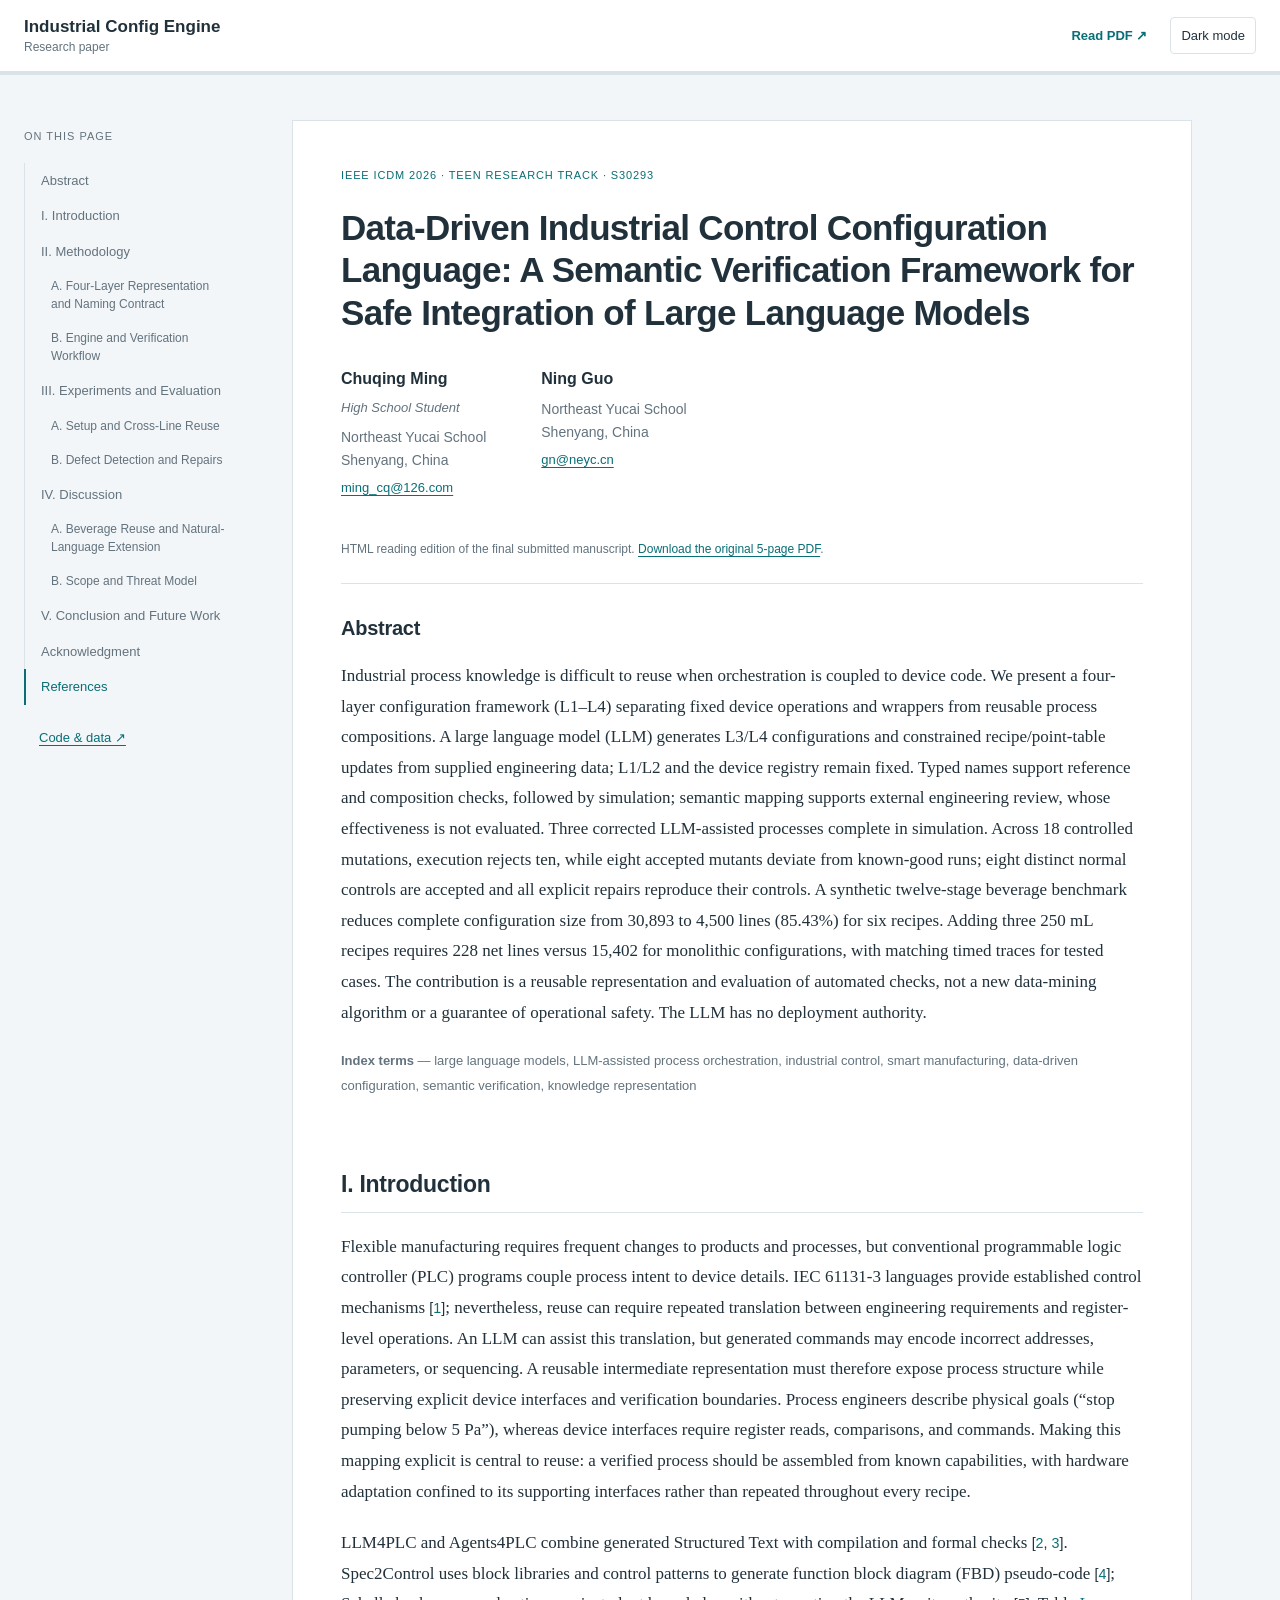
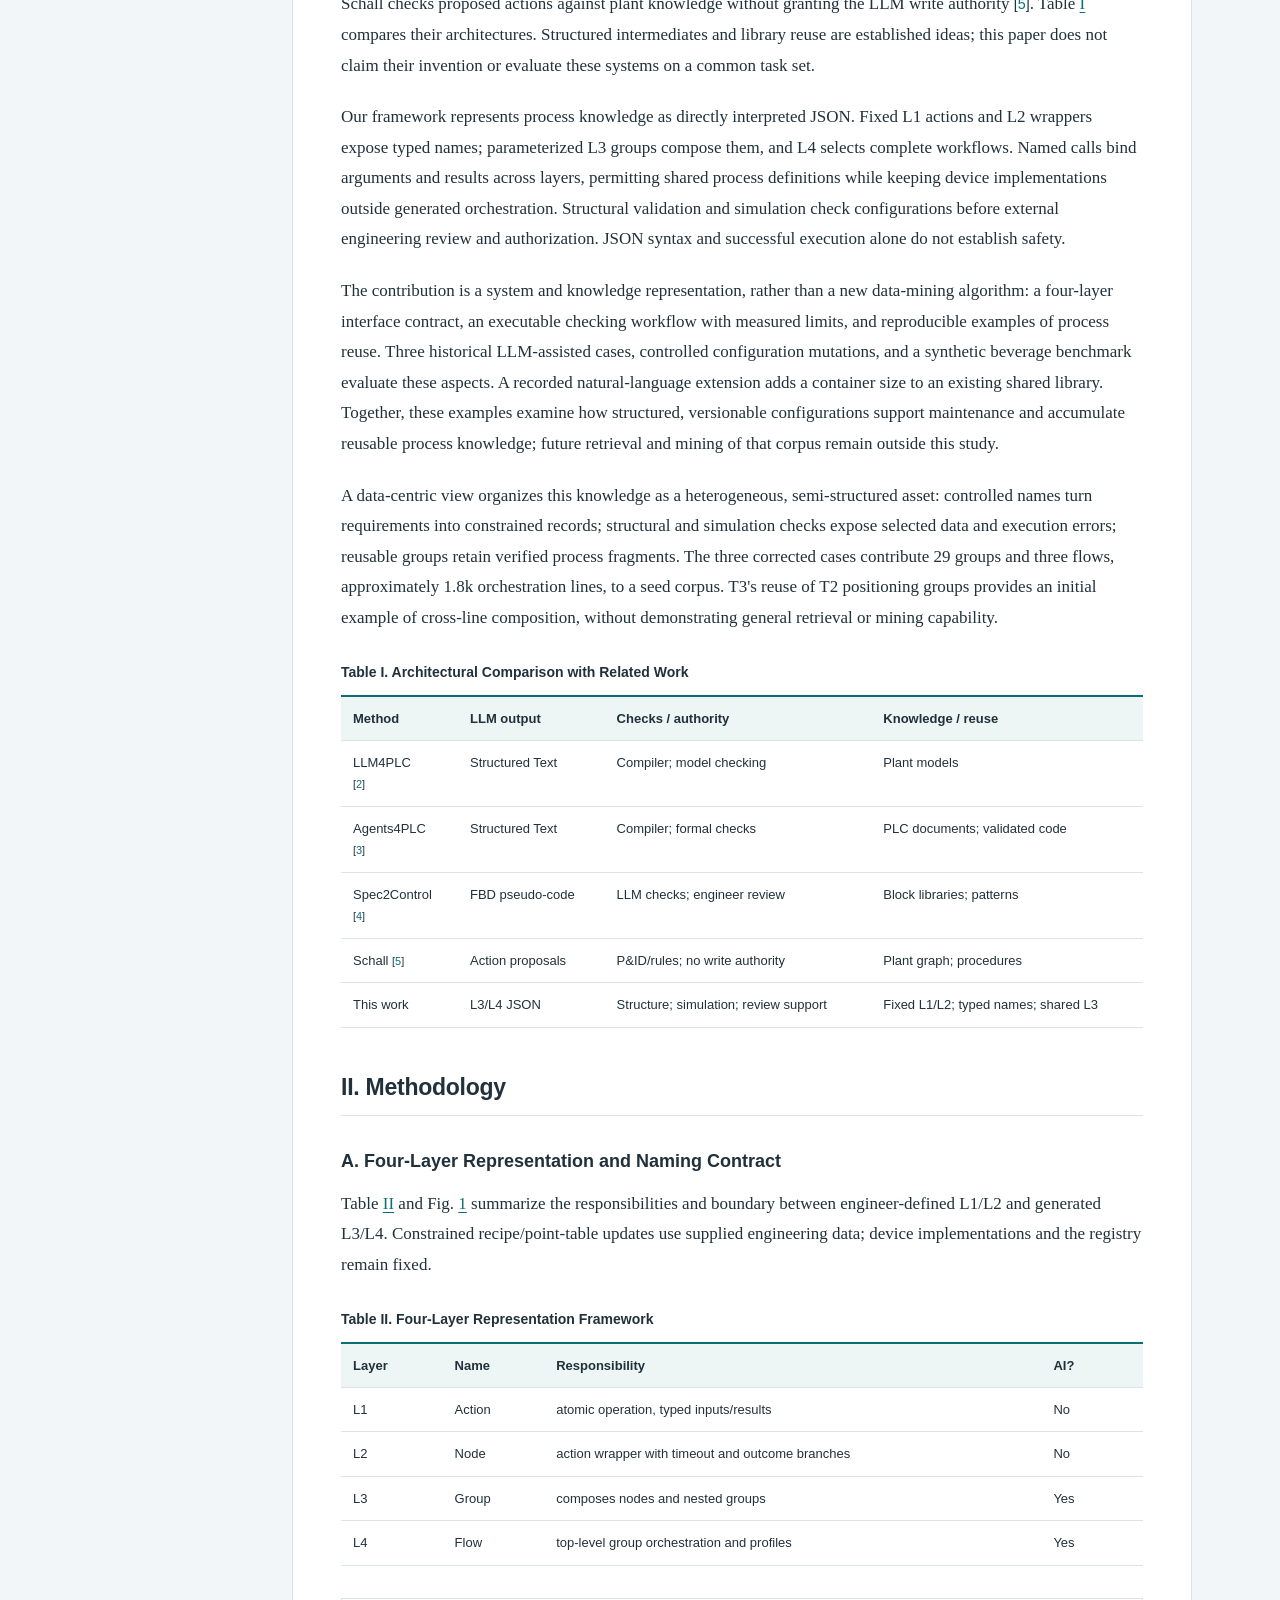
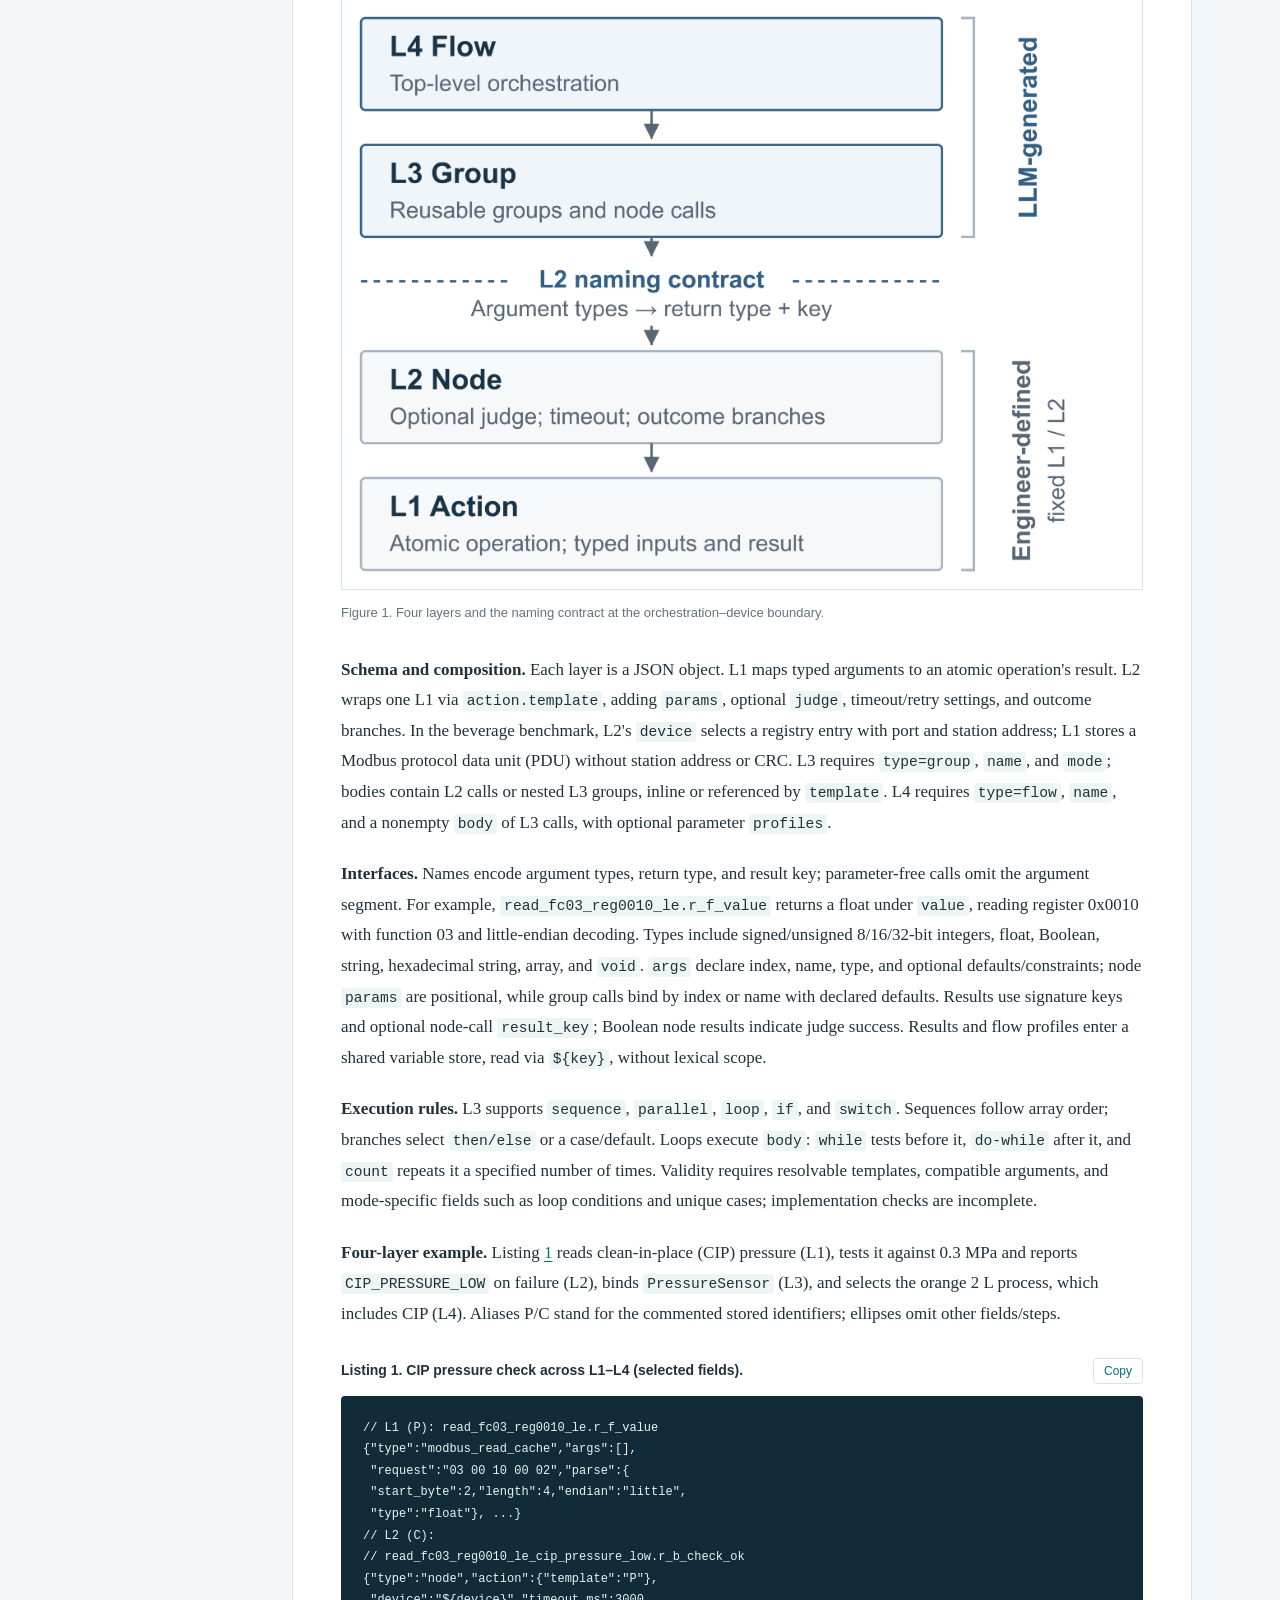
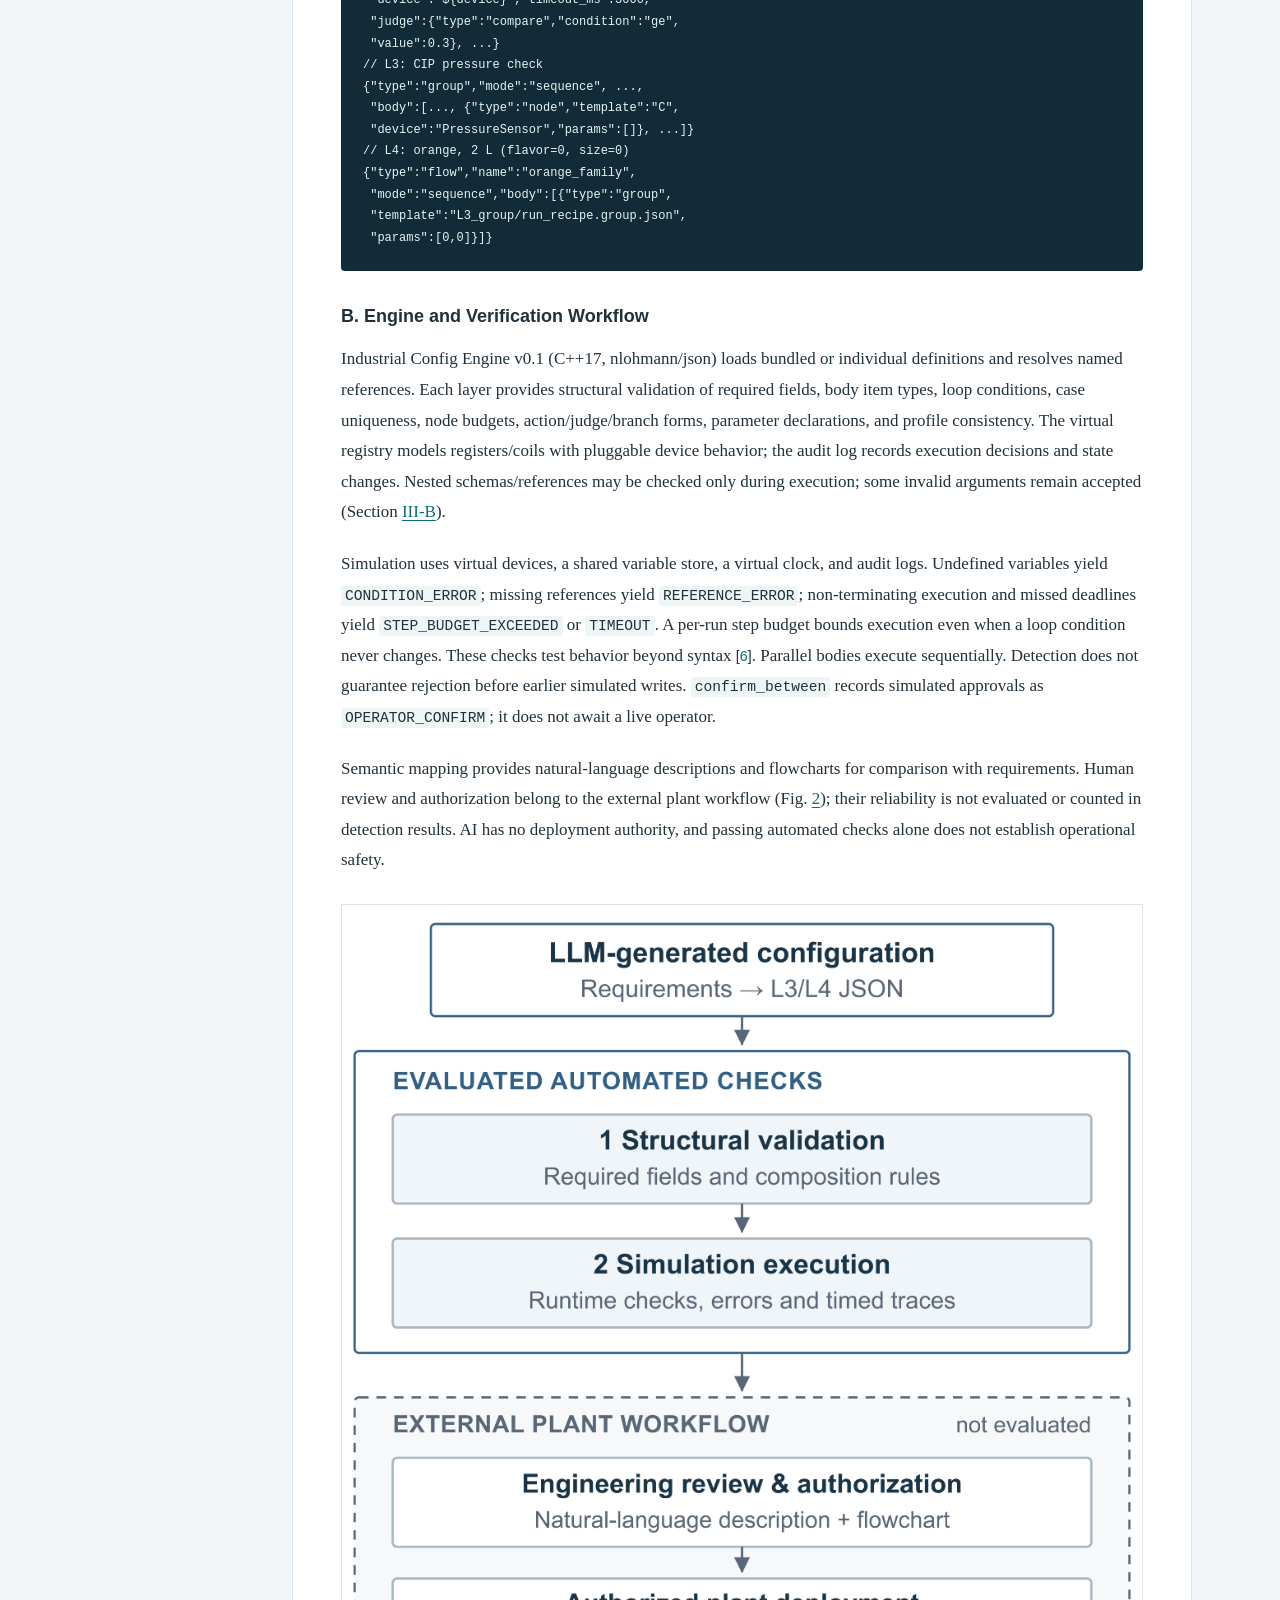
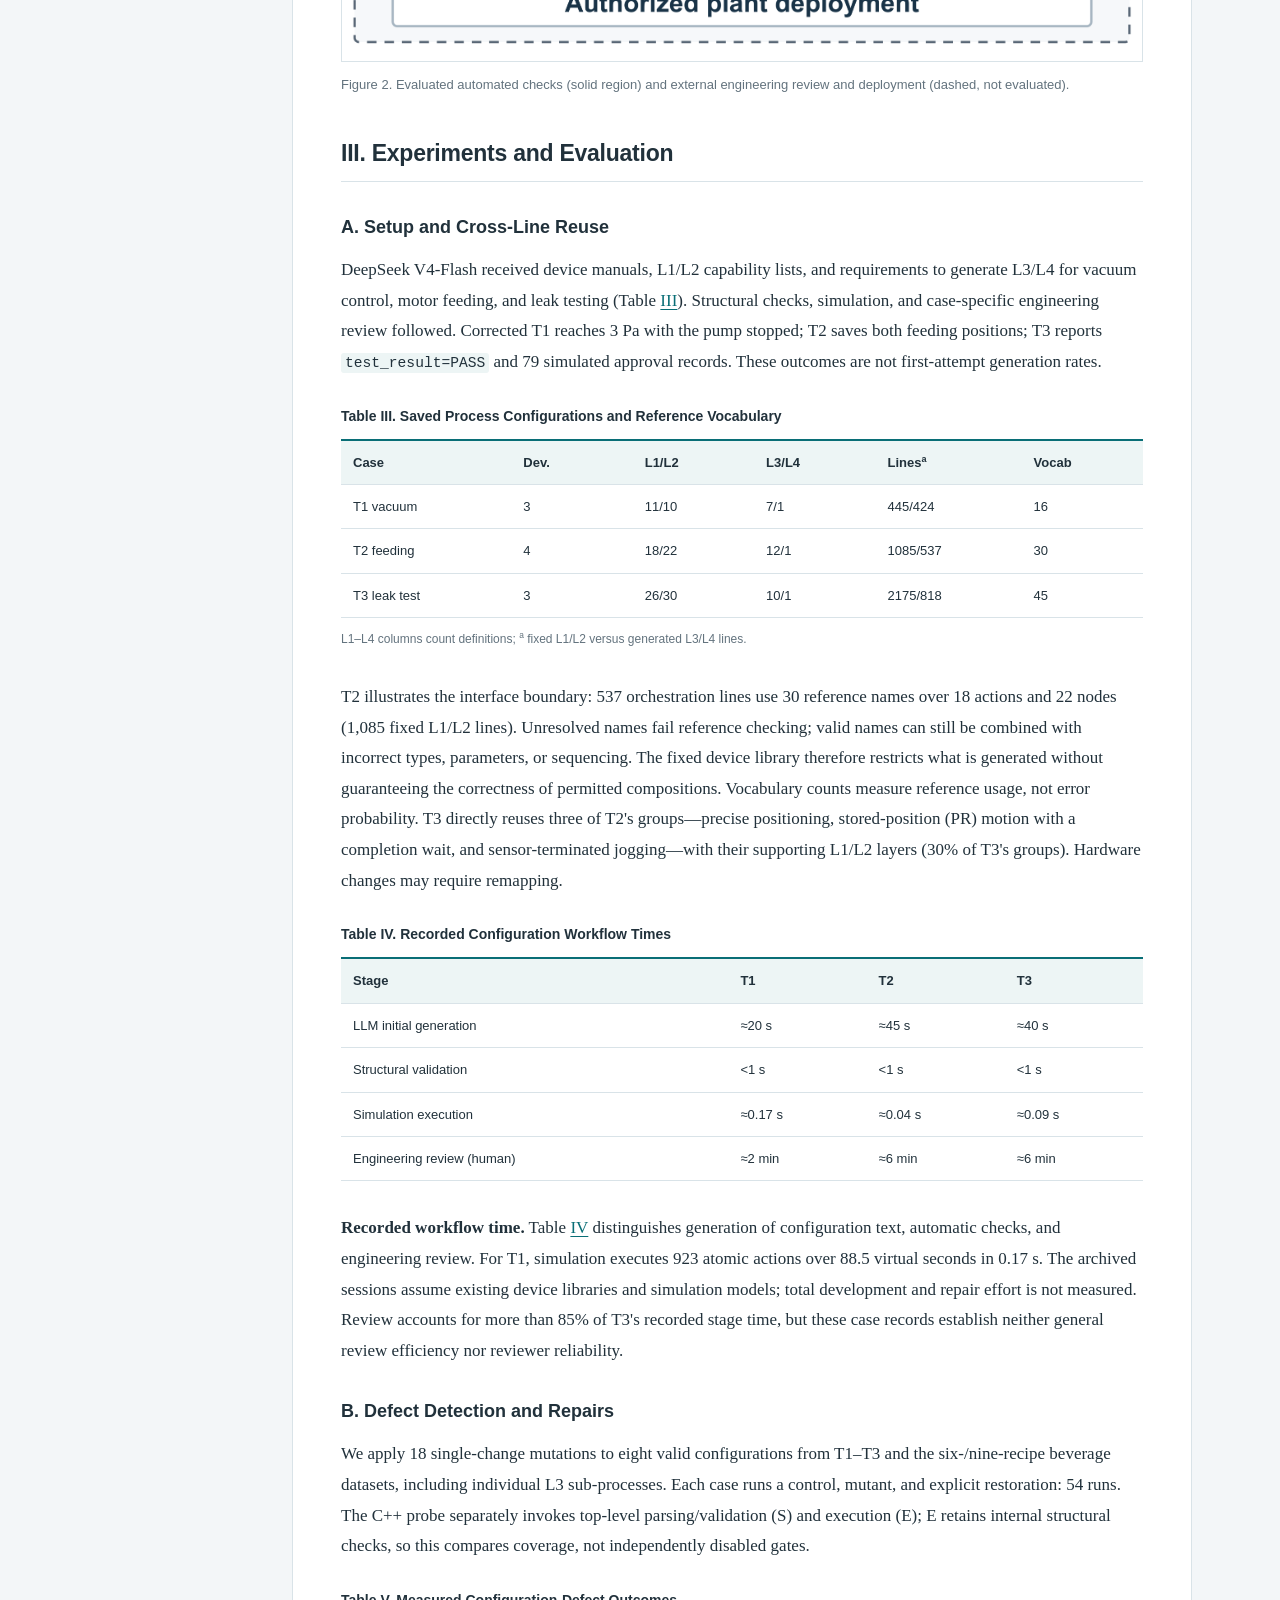
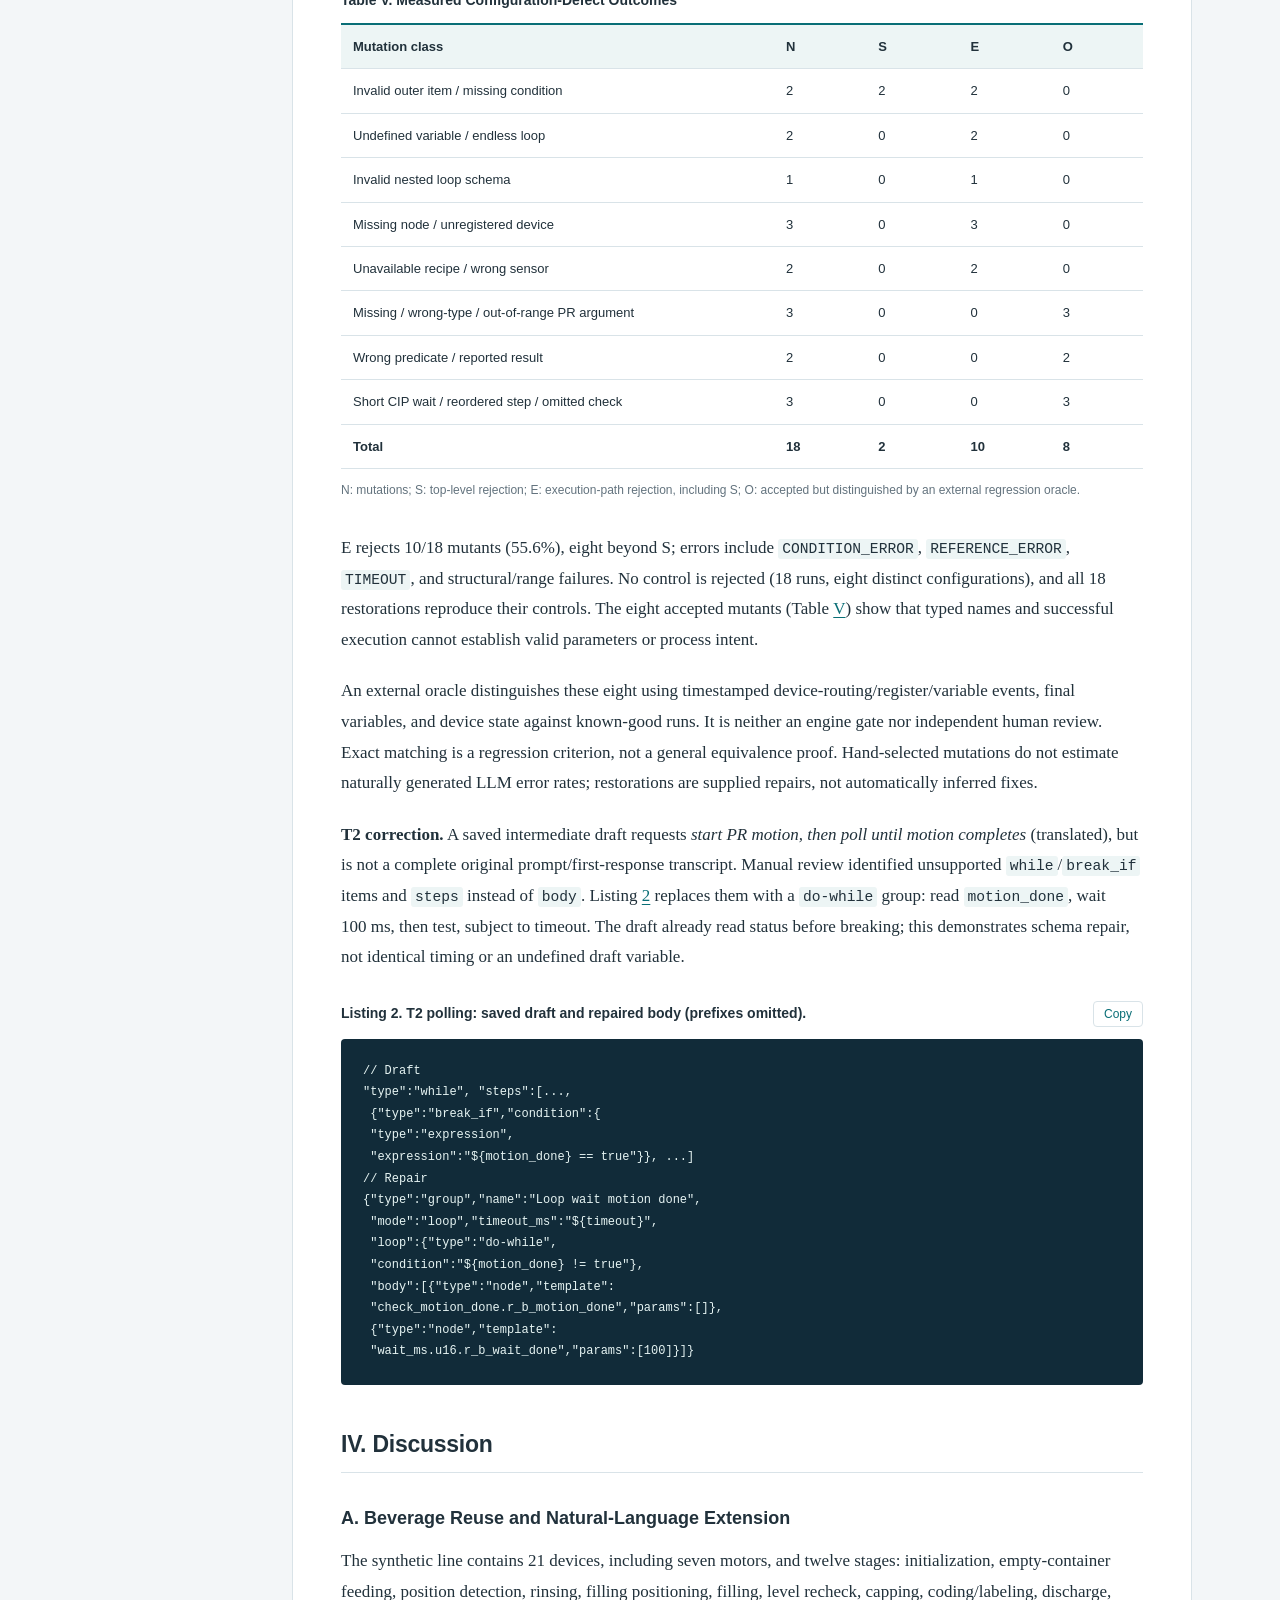
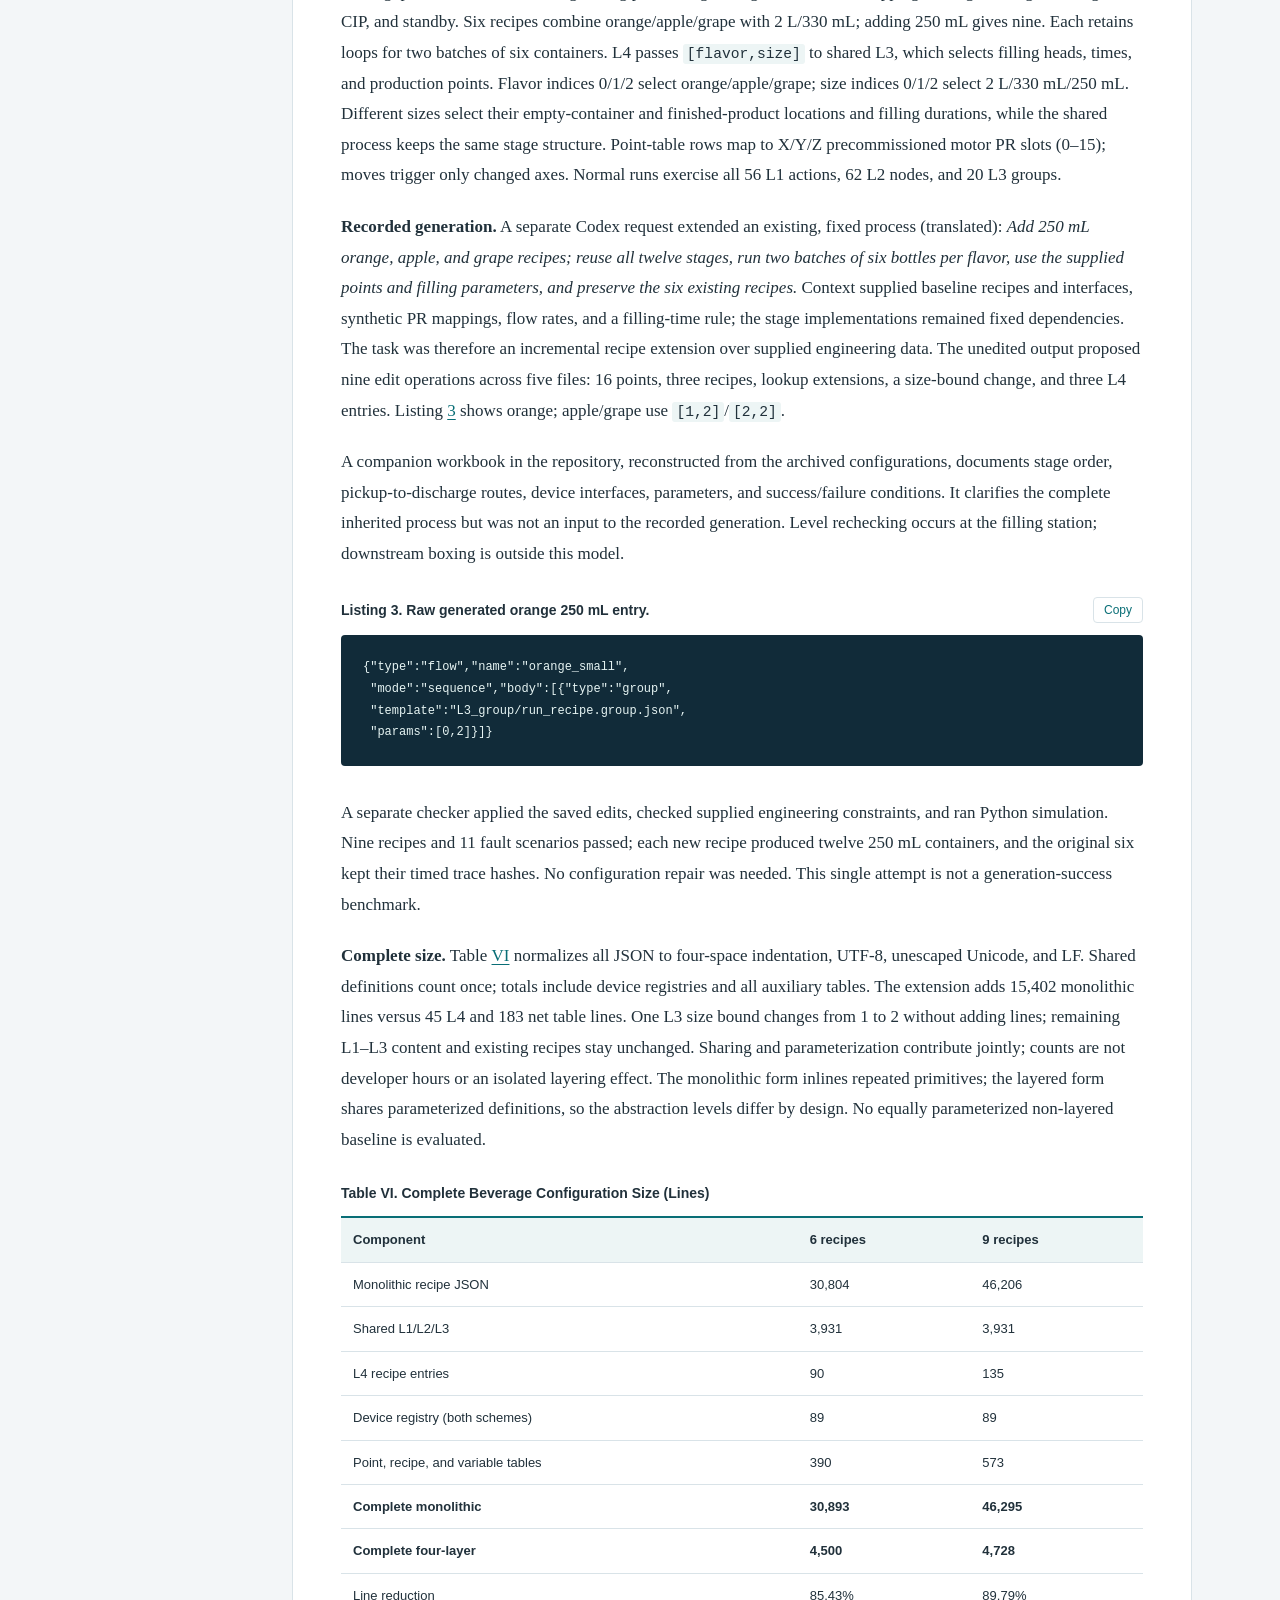
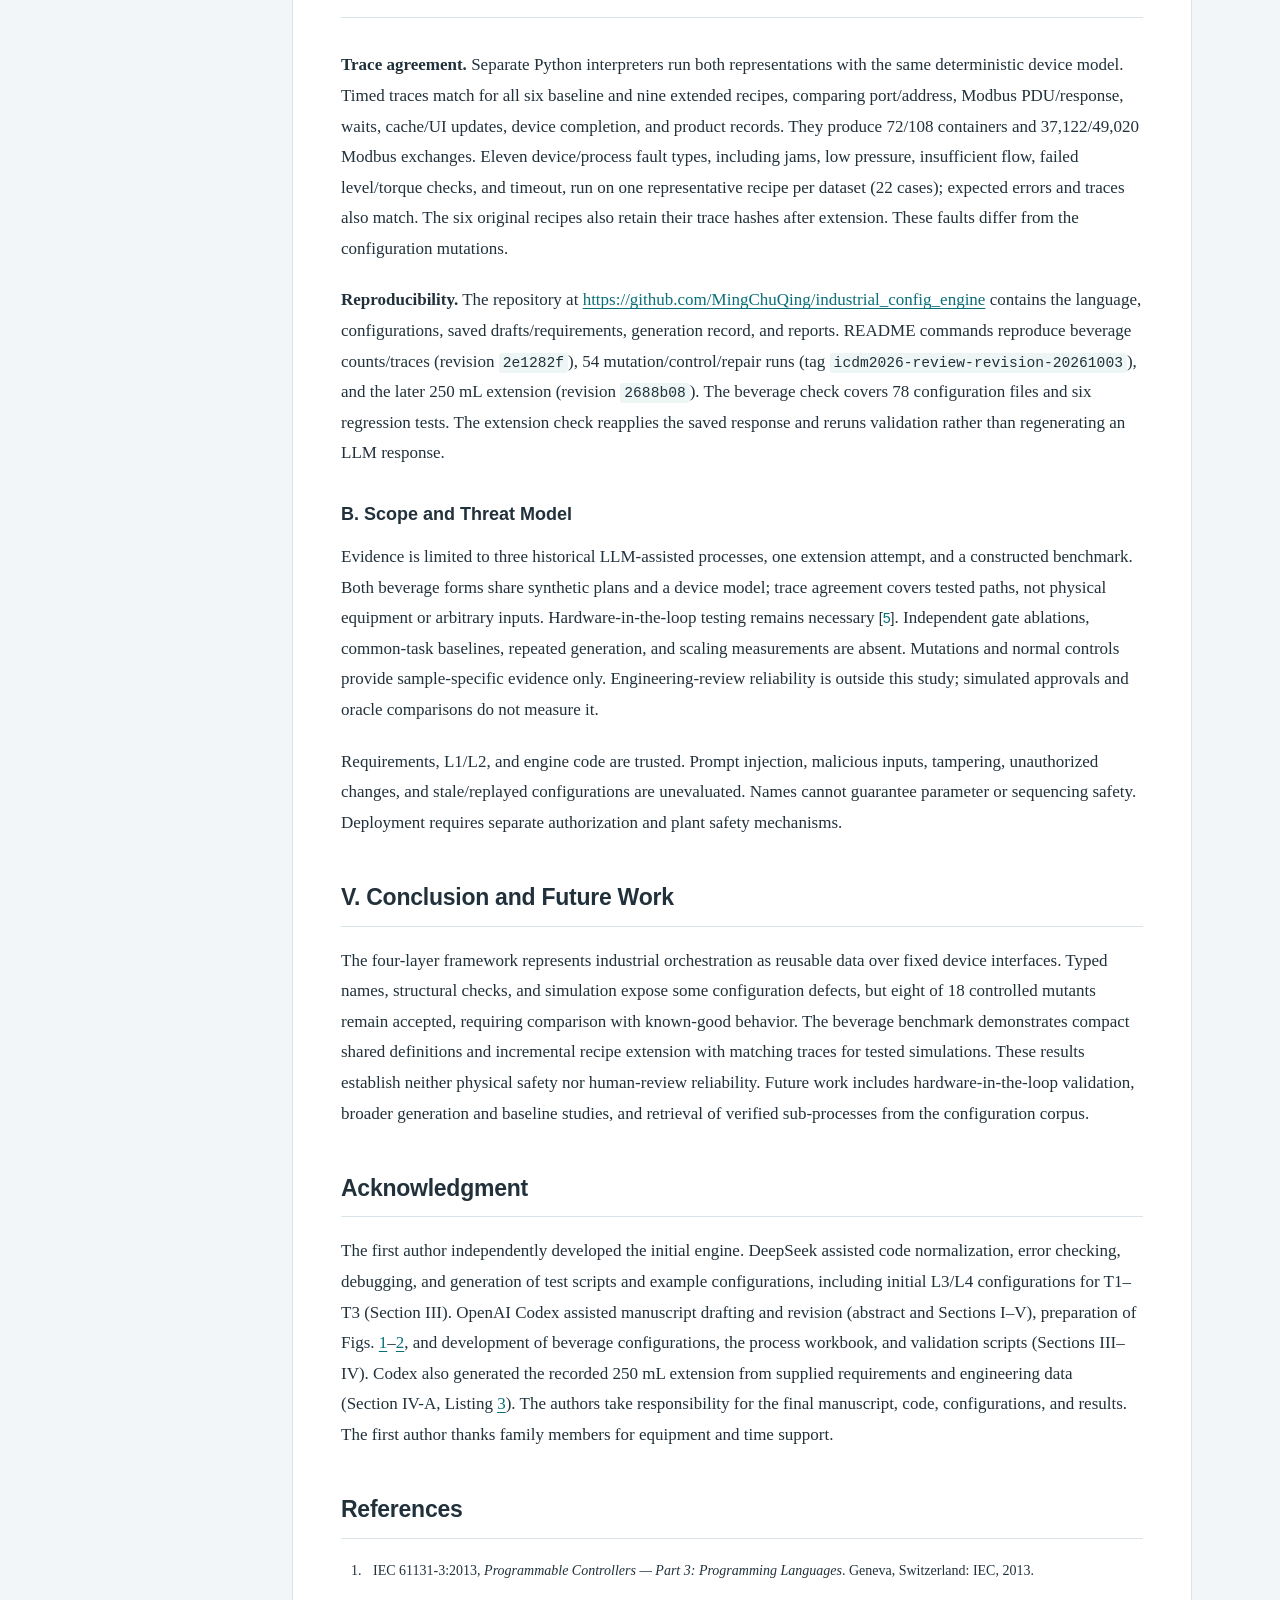
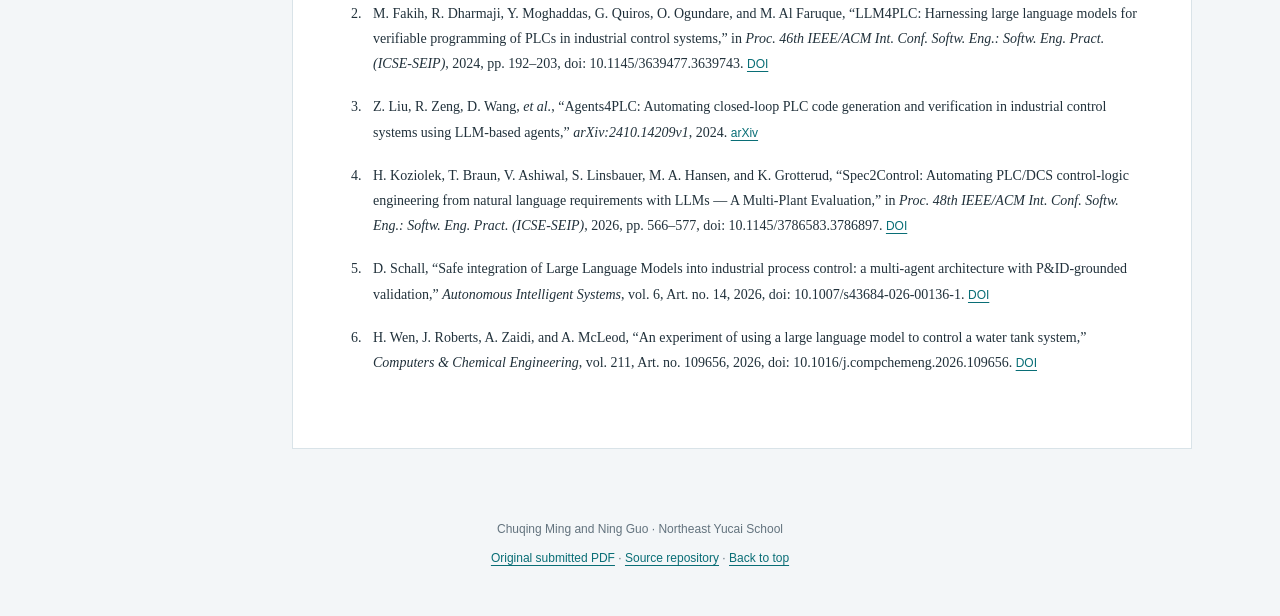
==== docs/index.html @ 1acf6941 "docs: add responsive full-text HTML edition of the final paper" ====
<!doctype html>
<html lang="en"><head><meta charset="utf-8"><meta name="viewport" content="width=device-width,initial-scale=1">
<title>Data-Driven Industrial Control Configuration Language: A Semantic Verification Framework for Safe Integration of Large Language Models | ICDM 2026</title>
<meta name="description" content="Read the final five-page ICDM 2026 Teen Research Track paper by Chuqing Ming and Ning Guo. Full text, figures, tables, configuration examples and PDF download.">
<meta name="citation_title" content="Data-Driven Industrial Control Configuration Language: A Semantic Verification Framework for Safe Integration of Large Language Models"><meta name="citation_author" content="Chuqing Ming"><meta name="citation_author" content="Ning Guo">
<meta name="citation_pdf_url" content="https://mingchuqing.github.io/industrial_config_engine/2026362685.pdf">
<link rel="canonical" href="https://mingchuqing.github.io/industrial_config_engine/">
<link rel="stylesheet" href="paper-assets/paper.css">
<script>try{document.documentElement.dataset.theme=localStorage.getItem('paper-theme')||'light'}catch(e){}</script>
</head><body><a class="skip-link" href="#paper">Skip to paper</a>
<header class="site-bar"><a href="#top" class="brand">Industrial Config Engine<span>Research paper</span></a>
<div class="bar-tools"><a href="2026362685.pdf" class="pdf-link">Read PDF <span aria-hidden="true">↗</span></a><button id="theme" type="button" aria-label="Switch color theme">Dark mode</button></div></header>
<div class="reading-progress" aria-hidden="true"><span id="progress"></span></div>
<main class="layout" id="top"><aside class="toc"><div class="toc-title">On this page</div><nav aria-label="Paper sections"><a class="toc-link" href="#abstract">Abstract</a><a class="toc-link " href="#section-introduction">I. Introduction</a><a class="toc-link " href="#section-methodology">II. Methodology</a><a class="toc-link subsection" href="#section-four-layer-representation-and-naming-contract">A. Four-Layer Representation and Naming Contract</a><a class="toc-link subsection" href="#section-engine-and-verification-workflow">B. Engine and Verification Workflow</a><a class="toc-link " href="#section-experiments-and-evaluation">III. Experiments and Evaluation</a><a class="toc-link subsection" href="#section-setup-and-cross-line-reuse">A. Setup and Cross-Line Reuse</a><a class="toc-link subsection" href="#section-defect-detection-and-repairs">B. Defect Detection and Repairs</a><a class="toc-link " href="#section-discussion">IV. Discussion</a><a class="toc-link subsection" href="#section-beverage-reuse-and-natural-language-extension">A. Beverage Reuse and Natural-Language Extension</a><a class="toc-link subsection" href="#section-scope-and-threat-model">B. Scope and Threat Model</a><a class="toc-link " href="#section-conclusion-and-future-work">V. Conclusion and Future Work</a><a class="toc-link " href="#section-acknowledgment">Acknowledgment</a><a class="toc-link " href="#references">References</a></nav><a class="repo-link" href="https://github.com/MingChuQing/industrial_config_engine" target="_blank" rel="noopener">Code &amp; data ↗</a></aside>
<article id="paper"><div class="paper-heading"><p class="eyebrow">IEEE ICDM 2026 · Teen Research Track · S30293</p>
<h1>Data-Driven Industrial Control Configuration Language: A Semantic Verification Framework for Safe Integration of Large Language Models</h1><div class="authors"><div><strong>Chuqing Ming</strong><em>High School Student</em><span>Northeast Yucai School<br>Shenyang, China</span><a href="mailto:ming_cq@126.com">ming_cq@126.com</a></div>
<div><strong>Ning Guo</strong><span>Northeast Yucai School<br>Shenyang, China</span><a href="mailto:gn@neyc.cn">gn@neyc.cn</a></div></div>
<p class="edition">HTML reading edition of the final submitted manuscript. <a href="2026362685.pdf" download>Download the original 5-page PDF</a>.</p></div>
<section class="abstract" id="abstract"><h2>Abstract</h2><p>Industrial process knowledge is difficult to reuse when orchestration is coupled to device code. We present a four-layer configuration framework (L1–L4) separating fixed device operations and wrappers from reusable process compositions. A large language model (LLM) generates L3/L4 configurations and constrained recipe/point-table updates from supplied engineering data; L1/L2 and the device registry remain fixed. Typed names support reference and composition checks, followed by simulation; semantic mapping supports external engineering review, whose effectiveness is not evaluated. Three corrected LLM-assisted processes complete in simulation. Across 18 controlled mutations, execution rejects ten, while eight accepted mutants deviate from known-good runs; eight distinct normal controls are accepted and all explicit repairs reproduce their controls. A synthetic twelve-stage beverage benchmark reduces complete configuration size from 30,893 to 4,500 lines (85.43%) for six recipes. Adding three 250&nbsp;mL recipes requires 228 net lines versus 15,402 for monolithic configurations, with matching timed traces for tested cases. The contribution is a reusable representation and evaluation of automated checks, not a new data-mining algorithm or a guarantee of operational safety. The LLM has no deployment authority.</p><p class="keywords"><strong>Index terms</strong> — large language models, LLM-assisted process orchestration, industrial control, smart manufacturing, data-driven configuration, semantic verification, knowledge representation</p></section>
<h2 id="section-introduction">I. Introduction</h2>
<p>Flexible manufacturing requires frequent changes to products and processes, but conventional programmable logic controller (PLC) programs couple process intent to device details. IEC 61131-3 languages provide established control mechanisms&nbsp;<span class="citation">[<a href="#ref-iec61131" aria-label="Reference 1">1</a>]</span>; nevertheless, reuse can require repeated translation between engineering requirements and register-level operations. An LLM can assist this translation, but generated commands may encode incorrect addresses, parameters, or sequencing. A reusable intermediate representation must therefore expose process structure while preserving explicit device interfaces and verification boundaries. Process engineers describe physical goals (“stop pumping below 5&nbsp;Pa”), whereas device interfaces require register reads, comparisons, and commands. Making this mapping explicit is central to reuse: a verified process should be assembled from known capabilities, with hardware adaptation confined to its supporting interfaces rather than repeated throughout every recipe.</p><p>LLM4PLC and Agents4PLC combine generated Structured Text with compilation and formal checks&nbsp;<span class="citation">[<a href="#ref-llm4plc" aria-label="Reference 2">2</a>, <a href="#ref-agents4plc" aria-label="Reference 3">3</a>]</span>. Spec2Control uses block libraries and control patterns to generate function block diagram (FBD) pseudo-code&nbsp;<span class="citation">[<a href="#ref-spec2control" aria-label="Reference 4">4</a>]</span>; Schall checks proposed actions against plant knowledge without granting the LLM write authority&nbsp;<span class="citation">[<a href="#ref-safeint" aria-label="Reference 5">5</a>]</span>. Table&nbsp;<a class="crossref" href="#table-1">I</a> compares their architectures. Structured intermediates and library reuse are established ideas; this paper does not claim their invention or evaluate these systems on a common task set.</p><p>Our framework represents process knowledge as directly interpreted JSON. Fixed L1 actions and L2 wrappers expose typed names; parameterized L3 groups compose them, and L4 selects complete workflows. Named calls bind arguments and results across layers, permitting shared process definitions while keeping device implementations outside generated orchestration. Structural validation and simulation check configurations before external engineering review and authorization. JSON syntax and successful execution alone do not establish safety.</p><p>The contribution is a system and knowledge representation, rather than a new data-mining algorithm: a four-layer interface contract, an executable checking workflow with measured limits, and reproducible examples of process reuse. Three historical LLM-assisted cases, controlled configuration mutations, and a synthetic beverage benchmark evaluate these aspects. A recorded natural-language extension adds a container size to an existing shared library. Together, these examples examine how structured, versionable configurations support maintenance and accumulate reusable process knowledge; future retrieval and mining of that corpus remain outside this study.</p><p>A data-centric view organizes this knowledge as a heterogeneous, semi-structured asset: controlled names turn requirements into constrained records; structural and simulation checks expose selected data and execution errors; reusable groups retain verified process fragments. The three corrected cases contribute 29 groups and three flows, approximately 1.8k orchestration lines, to a seed corpus. T3&#x27;s reuse of T2 positioning groups provides an initial example of cross-line composition, without demonstrating general retrieval or mining capability.</p>
<figure class="table-figure" id="table-1"><figcaption>Table I. Architectural Comparison with Related Work</figcaption><div class="table-scroll" tabindex="0" role="region" aria-label="Architectural Comparison with Related Work"><table><thead><tr><th scope="col"><strong>Method</strong></th><th scope="col"><strong>LLM output</strong></th><th scope="col"><strong>Checks / authority</strong></th><th scope="col"><strong>Knowledge / reuse</strong></th></tr></thead><tbody><tr><th scope="row">LLM4PLC<br><span class="citation">[<a href="#ref-llm4plc" aria-label="Reference 2">2</a>]</span></th><td>Structured Text</td><td>Compiler; model checking</td><td>Plant models</td></tr><tr><th scope="row">Agents4PLC<br><span class="citation">[<a href="#ref-agents4plc" aria-label="Reference 3">3</a>]</span></th><td>Structured Text</td><td>Compiler; formal checks</td><td>PLC documents; validated code</td></tr><tr><th scope="row">Spec2Control<br><span class="citation">[<a href="#ref-spec2control" aria-label="Reference 4">4</a>]</span></th><td>FBD pseudo-code</td><td>LLM checks; engineer review</td><td>Block libraries; patterns</td></tr><tr><th scope="row">Schall&nbsp;<span class="citation">[<a href="#ref-safeint" aria-label="Reference 5">5</a>]</span></th><td>Action proposals</td><td>P&amp;ID/rules; no write authority</td><td>Plant graph; procedures</td></tr><tr><th scope="row">This work</th><td>L3/L4 JSON</td><td>Structure; simulation; review support</td><td>Fixed L1/L2; typed names; shared L3</td></tr></tbody></table></div></figure>

<h2 id="section-methodology">II. Methodology</h2>

<h3 id="section-four-layer-representation-and-naming-contract">A. Four-Layer Representation and Naming Contract</h3>
<p>Table&nbsp;<a class="crossref" href="#table-2">II</a> and Fig.&nbsp;<a class="crossref" href="#figure-1">1</a> summarize the responsibilities and boundary between engineer-defined L1/L2 and generated L3/L4. Constrained recipe/point-table updates use supplied engineering data; device implementations and the registry remain fixed.</p>
<figure class="table-figure" id="table-2"><figcaption>Table II. Four-Layer Representation Framework</figcaption><div class="table-scroll" tabindex="0" role="region" aria-label="Four-Layer Representation Framework"><table><thead><tr><th scope="col"><strong>Layer</strong></th><th scope="col"><strong>Name</strong></th><th scope="col"><strong>Responsibility</strong></th><th scope="col"><strong>AI?</strong></th></tr></thead><tbody><tr><th scope="row">L1</th><td>Action</td><td>atomic operation, typed inputs/results</td><td>No</td></tr><tr><th scope="row">L2</th><td>Node</td><td>action wrapper with timeout and outcome branches</td><td>No</td></tr><tr><th scope="row">L3</th><td>Group</td><td>composes nodes and nested groups</td><td>Yes</td></tr><tr><th scope="row">L4</th><td>Flow</td><td>top-level group orchestration and profiles</td><td>Yes</td></tr></tbody></table></div></figure>

<figure class="diagram" id="figure-1"><button class="image-zoom" type="button" aria-label="Enlarge Figure 1"><img src="paper-assets/fig1_four_layer.webp" width="7778" height="5741" loading="lazy" alt="Four layers and the naming contract at the orchestration--device boundary."></button><figcaption>Figure 1. Four layers and the naming contract at the orchestration–device boundary.</figcaption></figure>
<p><strong>Schema and composition.</strong> Each layer is a JSON object. L1 maps typed arguments to an atomic operation&#x27;s result. L2 wraps one L1 via <code>action.template</code>, adding <code>params</code>, optional <code>judge</code>, timeout/retry settings, and outcome branches. In the beverage benchmark, L2&#x27;s <code>device</code> selects a registry entry with port and station address; L1 stores a Modbus protocol data unit (PDU) without station address or CRC. L3 requires <code>type=group</code>, <code>name</code>, and <code>mode</code>; bodies contain L2 calls or nested L3 groups, inline or referenced by <code>template</code>. L4 requires <code>type=flow</code>, <code>name</code>, and a nonempty <code>body</code> of L3 calls, with optional parameter <code>profiles</code>.</p><p><strong>Interfaces.</strong> Names encode argument types, return type, and result key; parameter-free calls omit the argument segment. For example, <code>read_fc03_reg0010_le.r_f_value</code> returns a float under <code>value</code>, reading register 0x0010 with function 03 and little-endian decoding. Types include signed/unsigned 8/16/32-bit integers, float, Boolean, string, hexadecimal string, array, and <code>void</code>. <code>args</code> declare index, name, type, and optional defaults/constraints; node <code>params</code> are positional, while group calls bind by index or name with declared defaults. Results use signature keys and optional node-call <code>result_key</code>; Boolean node results indicate judge success. Results and flow profiles enter a shared variable store, read via <code>${key}</code>, without lexical scope.</p><p><strong>Execution rules.</strong> L3 supports <code>sequence</code>, <code>parallel</code>, <code>loop</code>, <code>if</code>, and <code>switch</code>. Sequences follow array order; branches select <code>then/else</code> or a case/default. Loops execute <code>body</code>: <code>while</code> tests before it, <code>do-while</code> after it, and <code>count</code> repeats it a specified number of times. Validity requires resolvable templates, compatible arguments, and mode-specific fields such as loop conditions and unique cases; implementation checks are incomplete.</p><p><strong>Four-layer example.</strong> Listing&nbsp;<a class="crossref" href="#lstlisting-1">1</a> reads clean-in-place (CIP) pressure (L1), tests it against 0.3&nbsp;MPa and reports <code>CIP_PRESSURE_LOW</code> on failure (L2), binds <code>PressureSensor</code> (L3), and selects the orange 2&nbsp;L process, which includes CIP (L4). Aliases P/C stand for the commented stored identifiers; ellipses omit other fields/steps.</p>
<figure class="listing" id="lstlisting-1"><figcaption>Listing 1. CIP pressure check across L1–L4 (selected fields).<button class="copy-code" type="button" aria-label="Copy Listing 1">Copy</button></figcaption><pre tabindex="0"><code>// L1 (P): read_fc03_reg0010_le.r_f_value
{&quot;type&quot;:&quot;modbus_read_cache&quot;,&quot;args&quot;:[],
 &quot;request&quot;:&quot;03 00 10 00 02&quot;,&quot;parse&quot;:{
 &quot;start_byte&quot;:2,&quot;length&quot;:4,&quot;endian&quot;:&quot;little&quot;,
 &quot;type&quot;:&quot;float&quot;}, ...}
// L2 (C):
// read_fc03_reg0010_le_cip_pressure_low.r_b_check_ok
{&quot;type&quot;:&quot;node&quot;,&quot;action&quot;:{&quot;template&quot;:&quot;P&quot;},
 &quot;device&quot;:&quot;${device}&quot;,&quot;timeout_ms&quot;:3000,
 &quot;judge&quot;:{&quot;type&quot;:&quot;compare&quot;,&quot;condition&quot;:&quot;ge&quot;,
 &quot;value&quot;:0.3}, ...}
// L3: CIP pressure check
{&quot;type&quot;:&quot;group&quot;,&quot;mode&quot;:&quot;sequence&quot;, ...,
 &quot;body&quot;:[..., {&quot;type&quot;:&quot;node&quot;,&quot;template&quot;:&quot;C&quot;,
 &quot;device&quot;:&quot;PressureSensor&quot;,&quot;params&quot;:[]}, ...]}
// L4: orange, 2 L (flavor=0, size=0)
{&quot;type&quot;:&quot;flow&quot;,&quot;name&quot;:&quot;orange_family&quot;,
 &quot;mode&quot;:&quot;sequence&quot;,&quot;body&quot;:[{&quot;type&quot;:&quot;group&quot;,
 &quot;template&quot;:&quot;L3_group/run_recipe.group.json&quot;,
 &quot;params&quot;:[0,0]}]}</code></pre></figure>

<h3 id="section-engine-and-verification-workflow">B. Engine and Verification Workflow</h3>
<p>Industrial Config Engine v0.1 (C++17, nlohmann/json) loads bundled or individual definitions and resolves named references. Each layer provides structural validation of required fields, body item types, loop conditions, case uniqueness, node budgets, action/judge/branch forms, parameter declarations, and profile consistency. The virtual registry models registers/coils with pluggable device behavior; the audit log records execution decisions and state changes. Nested schemas/references may be checked only during execution; some invalid arguments remain accepted (Section&nbsp;<a class="crossref" href="#section-defect-detection-and-repairs">III-B</a>).</p><p>Simulation uses virtual devices, a shared variable store, a virtual clock, and audit logs. Undefined variables yield <code>CONDITION_ERROR</code>; missing references yield <code>REFERENCE_ERROR</code>; non-terminating execution and missed deadlines yield <code>STEP_BUDGET_EXCEEDED</code> or <code>TIMEOUT</code>. A per-run step budget bounds execution even when a loop condition never changes. These checks test behavior beyond syntax&nbsp;<span class="citation">[<a href="#ref-wen" aria-label="Reference 6">6</a>]</span>. Parallel bodies execute sequentially. Detection does not guarantee rejection before earlier simulated writes. <code>confirm_between</code> records simulated approvals as <code>OPERATOR_CONFIRM</code>; it does not await a live operator.</p><p>Semantic mapping provides natural-language descriptions and flowcharts for comparison with requirements. Human review and authorization belong to the external plant workflow (Fig.&nbsp;<a class="crossref" href="#figure-2">2</a>); their reliability is not evaluated or counted in detection results. AI has no deployment authority, and passing automated checks alone does not establish operational safety.</p>
<figure class="diagram" id="figure-2"><button class="image-zoom" type="button" aria-label="Enlarge Figure 2"><img src="paper-assets/fig2_three_gates.webp" width="7778" height="7346" loading="lazy" alt="Evaluated automated checks (solid region) and external engineering review and deployment (dashed, not evaluated)."></button><figcaption>Figure 2. Evaluated automated checks (solid region) and external engineering review and deployment (dashed, not evaluated).</figcaption></figure>

<h2 id="section-experiments-and-evaluation">III. Experiments and Evaluation</h2>

<h3 id="section-setup-and-cross-line-reuse">A. Setup and Cross-Line Reuse</h3>
<p>DeepSeek V4-Flash received device manuals, L1/L2 capability lists, and requirements to generate L3/L4 for vacuum control, motor feeding, and leak testing (Table&nbsp;<a class="crossref" href="#table-3">III</a>). Structural checks, simulation, and case-specific engineering review followed. Corrected T1 reaches 3&nbsp;Pa with the pump stopped; T2 saves both feeding positions; T3 reports <code>test_result=PASS</code> and 79 simulated approval records. These outcomes are not first-attempt generation rates.</p>
<figure class="table-figure" id="table-3"><figcaption>Table III. Saved Process Configurations and Reference Vocabulary</figcaption><div class="table-scroll" tabindex="0" role="region" aria-label="Saved Process Configurations and Reference Vocabulary"><table><thead><tr><th scope="col"><strong>Case</strong></th><th scope="col"><strong>Dev.</strong></th><th scope="col"><strong>L1/L2</strong></th><th scope="col"><strong>L3/L4</strong></th><th scope="col"><strong>Lines<sup>a</sup></strong></th><th scope="col"><strong>Vocab</strong></th></tr></thead><tbody><tr><th scope="row">T1 vacuum</th><td>3</td><td>11/10</td><td>7/1</td><td>445/424</td><td>16</td></tr><tr><th scope="row">T2 feeding</th><td>4</td><td>18/22</td><td>12/1</td><td>1085/537</td><td>30</td></tr><tr><th scope="row">T3 leak test</th><td>3</td><td>26/30</td><td>10/1</td><td>2175/818</td><td>45</td></tr></tbody></table></div><p class="table-note"> L1–L4 columns count definitions; <sup>a</sup> fixed L1/L2 versus generated L3/L4 lines.</p></figure>
<p>T2 illustrates the interface boundary: 537 orchestration lines use 30 reference names over 18 actions and 22 nodes (1,085 fixed L1/L2 lines). Unresolved names fail reference checking; valid names can still be combined with incorrect types, parameters, or sequencing. The fixed device library therefore restricts what is generated without guaranteeing the correctness of permitted compositions. Vocabulary counts measure reference usage, not error probability. T3 directly reuses three of T2&#x27;s groups—precise positioning, stored-position (PR) motion with a completion wait, and sensor-terminated jogging—with their supporting L1/L2 layers (30% of T3&#x27;s groups). Hardware changes may require remapping.</p>
<figure class="table-figure" id="table-4"><figcaption>Table IV. Recorded Configuration Workflow Times</figcaption><div class="table-scroll" tabindex="0" role="region" aria-label="Recorded Configuration Workflow Times"><table><thead><tr><th scope="col"><strong>Stage</strong></th><th scope="col"><strong>T1</strong></th><th scope="col"><strong>T2</strong></th><th scope="col"><strong>T3</strong></th></tr></thead><tbody><tr><th scope="row">LLM initial generation</th><td>≈20 s</td><td>≈45 s</td><td>≈40 s</td></tr><tr><th scope="row">Structural validation</th><td>&lt;1 s</td><td>&lt;1 s</td><td>&lt;1 s</td></tr><tr><th scope="row">Simulation execution</th><td>≈0.17 s</td><td>≈0.04 s</td><td>≈0.09 s</td></tr><tr><th scope="row">Engineering review (human)</th><td>≈2 min</td><td>≈6 min</td><td>≈6 min</td></tr></tbody></table></div></figure>
<p><strong>Recorded workflow time.</strong> Table&nbsp;<a class="crossref" href="#table-4">IV</a> distinguishes generation of configuration text, automatic checks, and engineering review. For T1, simulation executes 923 atomic actions over 88.5 virtual seconds in 0.17&nbsp;s. The archived sessions assume existing device libraries and simulation models; total development and repair effort is not measured. Review accounts for more than 85% of T3&#x27;s recorded stage time, but these case records establish neither general review efficiency nor reviewer reliability.</p>
<h3 id="section-defect-detection-and-repairs">B. Defect Detection and Repairs</h3>

<p>We apply 18 single-change mutations to eight valid configurations from T1–T3 and the six-/nine-recipe beverage datasets, including individual L3 sub-processes. Each case runs a control, mutant, and explicit restoration: 54 runs. The C++ probe separately invokes top-level parsing/validation (S) and execution (E); E retains internal structural checks, so this compares coverage, not independently disabled gates.</p>
<figure class="table-figure" id="table-5"><figcaption>Table V. Measured Configuration-Defect Outcomes</figcaption><div class="table-scroll" tabindex="0" role="region" aria-label="Measured Configuration-Defect Outcomes"><table><thead><tr><th scope="col"><strong>Mutation class</strong></th><th scope="col"><strong>N</strong></th><th scope="col"><strong>S</strong></th><th scope="col"><strong>E</strong></th><th scope="col"><strong>O</strong></th></tr></thead><tbody><tr><th scope="row">Invalid outer item / missing condition</th><td>2</td><td>2</td><td>2</td><td>0</td></tr><tr><th scope="row">Undefined variable / endless loop</th><td>2</td><td>0</td><td>2</td><td>0</td></tr><tr><th scope="row">Invalid nested loop schema</th><td>1</td><td>0</td><td>1</td><td>0</td></tr><tr><th scope="row">Missing node / unregistered device</th><td>3</td><td>0</td><td>3</td><td>0</td></tr><tr><th scope="row">Unavailable recipe / wrong sensor</th><td>2</td><td>0</td><td>2</td><td>0</td></tr><tr><th scope="row">Missing / wrong-type / out-of-range PR argument</th><td>3</td><td>0</td><td>0</td><td>3</td></tr><tr><th scope="row">Wrong predicate / reported result</th><td>2</td><td>0</td><td>0</td><td>2</td></tr><tr><th scope="row">Short CIP wait / reordered step / omitted check</th><td>3</td><td>0</td><td>0</td><td>3</td></tr><tr><th scope="row"><strong>Total</strong></th><td><strong>18</strong></td><td><strong>2</strong></td><td><strong>10</strong></td><td><strong>8</strong></td></tr></tbody></table></div><p class="table-note"> N: mutations; S: top-level rejection; E: execution-path rejection, including S; O: accepted but distinguished by an external regression oracle.</p></figure>
<p>E rejects 10/18 mutants (55.6%), eight beyond S; errors include <code>CONDITION_ERROR</code>, <code>REFERENCE_ERROR</code>, <code>TIMEOUT</code>, and structural/range failures. No control is rejected (18 runs, eight distinct configurations), and all 18 restorations reproduce their controls. The eight accepted mutants (Table&nbsp;<a class="crossref" href="#table-5">V</a>) show that typed names and successful execution cannot establish valid parameters or process intent.</p><p>An external oracle distinguishes these eight using timestamped device-routing/register/variable events, final variables, and device state against known-good runs. It is neither an engine gate nor independent human review. Exact matching is a regression criterion, not a general equivalence proof. Hand-selected mutations do not estimate naturally generated LLM error rates; restorations are supplied repairs, not automatically inferred fixes.</p><p><strong>T2 correction.</strong> A saved intermediate draft requests <em>start PR motion, then poll until motion completes</em> (translated), but is not a complete original prompt/first-response transcript. Manual review identified unsupported <code>while</code>/<code>break_if</code> items and <code>steps</code> instead of <code>body</code>. Listing&nbsp;<a class="crossref" href="#lstlisting-2">2</a> replaces them with a <code>do-while</code> group: read <code>motion_done</code>, wait 100&nbsp;ms, then test, subject to timeout. The draft already read status before breaking; this demonstrates schema repair, not identical timing or an undefined draft variable.</p>
<figure class="listing" id="lstlisting-2"><figcaption>Listing 2. T2 polling: saved draft and repaired body (prefixes omitted).<button class="copy-code" type="button" aria-label="Copy Listing 2">Copy</button></figcaption><pre tabindex="0"><code>// Draft
&quot;type&quot;:&quot;while&quot;, &quot;steps&quot;:[...,
 {&quot;type&quot;:&quot;break_if&quot;,&quot;condition&quot;:{
 &quot;type&quot;:&quot;expression&quot;,
 &quot;expression&quot;:&quot;${motion_done} == true&quot;}}, ...]
// Repair
{&quot;type&quot;:&quot;group&quot;,&quot;name&quot;:&quot;Loop wait motion done&quot;,
 &quot;mode&quot;:&quot;loop&quot;,&quot;timeout_ms&quot;:&quot;${timeout}&quot;,
 &quot;loop&quot;:{&quot;type&quot;:&quot;do-while&quot;,
 &quot;condition&quot;:&quot;${motion_done} != true&quot;},
 &quot;body&quot;:[{&quot;type&quot;:&quot;node&quot;,&quot;template&quot;:
 &quot;check_motion_done.r_b_motion_done&quot;,&quot;params&quot;:[]},
 {&quot;type&quot;:&quot;node&quot;,&quot;template&quot;:
 &quot;wait_ms.u16.r_b_wait_done&quot;,&quot;params&quot;:[100]}]}</code></pre></figure>

<h2 id="section-discussion">IV. Discussion</h2>

<h3 id="section-beverage-reuse-and-natural-language-extension">A. Beverage Reuse and Natural-Language Extension</h3>
<p>The synthetic line contains 21 devices, including seven motors, and twelve stages: initialization, empty-container feeding, position detection, rinsing, filling positioning, filling, level recheck, capping, coding/labeling, discharge, CIP, and standby. Six recipes combine orange/apple/grape with 2&nbsp;L/330&nbsp;mL; adding 250&nbsp;mL gives nine. Each retains loops for two batches of six containers. L4 passes <code>[flavor,size]</code> to shared L3, which selects filling heads, times, and production points. Flavor indices 0/1/2 select orange/apple/grape; size indices 0/1/2 select 2&nbsp;L/330&nbsp;mL/250&nbsp;mL. Different sizes select their empty-container and finished-product locations and filling durations, while the shared process keeps the same stage structure. Point-table rows map to X/Y/Z precommissioned motor PR slots (0–15); moves trigger only changed axes. Normal runs exercise all 56 L1 actions, 62 L2 nodes, and 20 L3 groups.</p><p><strong>Recorded generation.</strong> A separate Codex request extended an existing, fixed process (translated): <em>Add 250&nbsp;mL orange, apple, and grape recipes; reuse all twelve stages, run two batches of six bottles per flavor, use the supplied points and filling parameters, and preserve the six existing recipes.</em> Context supplied baseline recipes and interfaces, synthetic PR mappings, flow rates, and a filling-time rule; the stage implementations remained fixed dependencies. The task was therefore an incremental recipe extension over supplied engineering data. The unedited output proposed nine edit operations across five files: 16 points, three recipes, lookup extensions, a size-bound change, and three L4 entries. Listing&nbsp;<a class="crossref" href="#lstlisting-3">3</a> shows orange; apple/grape use <code>[1,2]</code>/<code>[2,2]</code>.</p><p>A companion workbook in the repository, reconstructed from the archived configurations, documents stage order, pickup-to-discharge routes, device interfaces, parameters, and success/failure conditions. It clarifies the complete inherited process but was not an input to the recorded generation. Level rechecking occurs at the filling station; downstream boxing is outside this model.</p>
<figure class="listing" id="lstlisting-3"><figcaption>Listing 3. Raw generated orange 250 mL entry.<button class="copy-code" type="button" aria-label="Copy Listing 3">Copy</button></figcaption><pre tabindex="0"><code>{&quot;type&quot;:&quot;flow&quot;,&quot;name&quot;:&quot;orange_small&quot;,
 &quot;mode&quot;:&quot;sequence&quot;,&quot;body&quot;:[{&quot;type&quot;:&quot;group&quot;,
 &quot;template&quot;:&quot;L3_group/run_recipe.group.json&quot;,
 &quot;params&quot;:[0,2]}]}</code></pre></figure>
<p>A separate checker applied the saved edits, checked supplied engineering constraints, and ran Python simulation. Nine recipes and 11 fault scenarios passed; each new recipe produced twelve 250&nbsp;mL containers, and the original six kept their timed trace hashes. No configuration repair was needed. This single attempt is not a generation-success benchmark.</p><p><strong>Complete size.</strong> Table&nbsp;<a class="crossref" href="#table-6">VI</a> normalizes all JSON to four-space indentation, UTF-8, unescaped Unicode, and LF. Shared definitions count once; totals include device registries and all auxiliary tables. The extension adds 15,402 monolithic lines versus 45 L4 and 183 net table lines. One L3 size bound changes from 1 to 2 without adding lines; remaining L1–L3 content and existing recipes stay unchanged. Sharing and parameterization contribute jointly; counts are not developer hours or an isolated layering effect. The monolithic form inlines repeated primitives; the layered form shares parameterized definitions, so the abstraction levels differ by design. No equally parameterized non-layered baseline is evaluated.</p>
<figure class="table-figure" id="table-6"><figcaption>Table VI. Complete Beverage Configuration Size (Lines)</figcaption><div class="table-scroll" tabindex="0" role="region" aria-label="Complete Beverage Configuration Size (Lines)"><table><thead><tr><th scope="col"><strong>Component</strong></th><th scope="col"><strong>6 recipes</strong></th><th scope="col"><strong>9 recipes</strong></th></tr></thead><tbody><tr><th scope="row">Monolithic recipe JSON</th><td>30,804</td><td>46,206</td></tr><tr><th scope="row">Shared L1/L2/L3</th><td>3,931</td><td>3,931</td></tr><tr><th scope="row">L4 recipe entries</th><td>90</td><td>135</td></tr><tr><th scope="row">Device registry (both schemes)</th><td>89</td><td>89</td></tr><tr><th scope="row">Point, recipe, and variable tables</th><td>390</td><td>573</td></tr><tr><th scope="row"><strong>Complete monolithic</strong></th><td><strong>30,893</strong></td><td><strong>46,295</strong></td></tr><tr><th scope="row"><strong>Complete four-layer</strong></th><td><strong>4,500</strong></td><td><strong>4,728</strong></td></tr><tr><th scope="row">Line reduction</th><td>85.43%</td><td>89.79%</td></tr></tbody></table></div></figure>
<p><strong>Trace agreement.</strong> Separate Python interpreters run both representations with the same deterministic device model. Timed traces match for all six baseline and nine extended recipes, comparing port/address, Modbus PDU/response, waits, cache/UI updates, device completion, and product records. They produce 72/108 containers and 37,122/49,020 Modbus exchanges. Eleven device/process fault types, including jams, low pressure, insufficient flow, failed level/torque checks, and timeout, run on one representative recipe per dataset (22 cases); expected errors and traces also match. The six original recipes also retain their trace hashes after extension. These faults differ from the configuration mutations.</p><p><strong>Reproducibility.</strong> The repository at <a href="https://github.com/MingChuQing/industrial_config_engine" target="_blank" rel="noopener">https://github.com/MingChuQing/industrial_config_engine</a> contains the language, configurations, saved drafts/requirements, generation record, and reports. README commands reproduce beverage counts/traces (revision <code>2e1282f</code>), 54 mutation/control/repair runs (tag <code>icdm2026-review-revision-20261003</code>), and the later 250&nbsp;mL extension (revision <code>2688b08</code>). The beverage check covers 78 configuration files and six regression tests. The extension check reapplies the saved response and reruns validation rather than regenerating an LLM response.</p>
<h3 id="section-scope-and-threat-model">B. Scope and Threat Model</h3>
<p>Evidence is limited to three historical LLM-assisted processes, one extension attempt, and a constructed benchmark. Both beverage forms share synthetic plans and a device model; trace agreement covers tested paths, not physical equipment or arbitrary inputs. Hardware-in-the-loop testing remains necessary&nbsp;<span class="citation">[<a href="#ref-safeint" aria-label="Reference 5">5</a>]</span>. Independent gate ablations, common-task baselines, repeated generation, and scaling measurements are absent. Mutations and normal controls provide sample-specific evidence only. Engineering-review reliability is outside this study; simulated approvals and oracle comparisons do not measure it.</p><p>Requirements, L1/L2, and engine code are trusted. Prompt injection, malicious inputs, tampering, unauthorized changes, and stale/replayed configurations are unevaluated. Names cannot guarantee parameter or sequencing safety. Deployment requires separate authorization and plant safety mechanisms.</p>
<h2 id="section-conclusion-and-future-work">V. Conclusion and Future Work</h2>
<p>The four-layer framework represents industrial orchestration as reusable data over fixed device interfaces. Typed names, structural checks, and simulation expose some configuration defects, but eight of 18 controlled mutants remain accepted, requiring comparison with known-good behavior. The beverage benchmark demonstrates compact shared definitions and incremental recipe extension with matching traces for tested simulations. These results establish neither physical safety nor human-review reliability. Future work includes hardware-in-the-loop validation, broader generation and baseline studies, and retrieval of verified sub-processes from the configuration corpus.</p>
<h2 id="section-acknowledgment">Acknowledgment</h2>
<p>The first author independently developed the initial engine. DeepSeek assisted code normalization, error checking, debugging, and generation of test scripts and example configurations, including initial L3/L4 configurations for T1–T3 (Section&nbsp;III). OpenAI Codex assisted manuscript drafting and revision (abstract and Sections&nbsp;I–V), preparation of Figs.&nbsp;<a class="crossref" href="#figure-1">1</a>–<a class="crossref" href="#figure-2">2</a>, and development of beverage configurations, the process workbook, and validation scripts (Sections&nbsp;III–IV). Codex also generated the recorded 250&nbsp;mL extension from supplied requirements and engineering data (Section&nbsp;IV-A, Listing&nbsp;<a class="crossref" href="#lstlisting-3">3</a>). The authors take responsibility for the final manuscript, code, configurations, and results. The first author thanks family members for equipment and time support.</p>
<h2 id="references">References</h2><ol class="references">
<li id="ref-iec61131">IEC 61131-3:2013, <em>Programmable Controllers — Part 3: Programming Languages</em>. Geneva, Switzerland: IEC, 2013.</li>
<li id="ref-llm4plc">M.&nbsp;Fakih, R.&nbsp;Dharmaji, Y.&nbsp;Moghaddas, G.&nbsp;Quiros, O.&nbsp;Ogundare, and M.&nbsp;Al&nbsp;Faruque, “LLM4PLC: Harnessing large language models for verifiable programming of PLCs in industrial control systems,” in <em>Proc. 46th IEEE/ACM Int. Conf. Softw. Eng.: Softw. Eng. Pract. (ICSE-SEIP)</em>, 2024, pp.&nbsp;192–203, doi: 10.1145/3639477.3639743. <span class="reference-links"><a href="https://doi.org/10.1145/3639477.3639743" target="_blank" rel="noopener">DOI</a></span></li>
<li id="ref-agents4plc">Z.&nbsp;Liu, R.&nbsp;Zeng, D.&nbsp;Wang, <em>et al.</em>, “Agents4PLC: Automating closed-loop PLC code generation and verification in industrial control systems using LLM-based agents,” <em>arXiv:2410.14209v1</em>, 2024. <span class="reference-links"><a href="https://arxiv.org/abs/2410.14209v1" target="_blank" rel="noopener">arXiv</a></span></li>
<li id="ref-spec2control">H.&nbsp;Koziolek, T.&nbsp;Braun, V.&nbsp;Ashiwal, S.&nbsp;Linsbauer, M.&nbsp;A.&nbsp;Hansen, and K.&nbsp;Grotterud, “Spec2Control: Automating PLC/DCS control-logic engineering from natural language requirements with LLMs — A Multi-Plant Evaluation,” in <em>Proc. 48th IEEE/ACM Int. Conf. Softw. Eng.: Softw. Eng. Pract. (ICSE-SEIP)</em>, 2026, pp.&nbsp;566–577, doi: 10.1145/3786583.3786897. <span class="reference-links"><a href="https://doi.org/10.1145/3786583.3786897" target="_blank" rel="noopener">DOI</a></span></li>
<li id="ref-safeint">D.&nbsp;Schall, “Safe integration of Large Language Models into industrial process control: a multi-agent architecture with P&amp;ID-grounded validation,” <em>Autonomous Intelligent Systems</em>, vol.&nbsp;6, Art. no.&nbsp;14, 2026, doi: 10.1007/s43684-026-00136-1. <span class="reference-links"><a href="https://doi.org/10.1007/s43684-026-00136-1" target="_blank" rel="noopener">DOI</a></span></li>
<li id="ref-wen">H.&nbsp;Wen, J.&nbsp;Roberts, A.&nbsp;Zaidi, and A.&nbsp;McLeod, “An experiment of using a large language model to control a water tank system,” <em>Computers &amp; Chemical Engineering</em>, vol.&nbsp;211, Art. no.&nbsp;109656, 2026, doi: 10.1016/j.compchemeng.2026.109656. <span class="reference-links"><a href="https://doi.org/10.1016/j.compchemeng.2026.109656" target="_blank" rel="noopener">DOI</a></span></li>
</ol>
</article></main><footer class="site-footer"><p>Chuqing Ming and Ning Guo · Northeast Yucai School</p><p><a href="2026362685.pdf" download>Original submitted PDF</a> · <a href="https://github.com/MingChuQing/industrial_config_engine" target="_blank" rel="noopener">Source repository</a> · <a href="#top">Back to top</a></p></footer>
<dialog id="figure-dialog" aria-label="Enlarged paper figure"><button id="close-figure" type="button" aria-label="Close figure">Close ×</button><img id="enlarged-figure" alt=""><p id="figure-caption"></p></dialog>
<script src="paper-assets/paper.js"></script></body></html>
---- docs/paper-assets/paper.css ----
:root{color-scheme:light;--bg:#f3f6f8;--paper:#fff;--ink:#21313b;--muted:#63737e;--accent:#096e76;--rule:#d9e3e8;--soft:#edf5f5;--bar:#fff;--code:#112b39;--code-ink:#e6f4f3}
:root[data-theme=dark]{color-scheme:dark;--bg:#0c1c28;--paper:#102330;--ink:#e3edf2;--muted:#acc1cc;--accent:#80dfcc;--rule:#304d5d;--soft:#173440;--bar:#102330;--code:#0a1b27;--code-ink:#e6f4f3}
*{box-sizing:border-box}html{scroll-behavior:smooth;scroll-padding-top:95px}body{margin:0;background:var(--bg);color:var(--ink);font:17px/1.8 Georgia,'Times New Roman',serif}a{color:var(--accent);text-decoration-thickness:1px;text-underline-offset:3px}button{font:inherit;cursor:pointer}button,a{-webkit-tap-highlight-color:transparent}a:focus-visible,button:focus-visible,[tabindex]:focus-visible{outline:3px solid #d5a545;outline-offset:4px}.skip-link{position:fixed;top:-100px;left:15px;padding:8px;background:var(--paper);z-index:10}.skip-link:focus{top:10px}
.site-bar{height:72px;padding:0 max(24px,calc((100vw - 1280px)/2));display:flex;align-items:center;justify-content:space-between;gap:18px;background:var(--bar);border-bottom:1px solid var(--rule);position:sticky;top:0;z-index:4;font-family:Arial,Helvetica,sans-serif}.brand{font-size:17px;font-weight:700;text-decoration:none;color:var(--ink);line-height:1.35}.brand span{display:block;color:var(--muted);font-size:12px;font-weight:400}.bar-tools{display:flex;align-items:center;gap:23px;font-size:13px}.pdf-link{font-weight:600;text-decoration:none}#theme{border:1px solid var(--rule);border-radius:4px;padding:6px 10px;background:transparent;color:var(--ink);font-size:13px}.reading-progress{height:3px;background:var(--rule);position:sticky;top:72px;z-index:5}.reading-progress span{display:block;height:100%;width:0;background:var(--accent)}
.layout{max-width:1280px;margin:0 auto;padding:45px 24px 70px;display:grid;grid-template-columns:220px minmax(0,900px);gap:48px;align-items:start}.toc{position:sticky;top:105px;max-height:calc(100vh - 128px);overflow:auto;font-family:Arial,Helvetica,sans-serif;font-size:13px;line-height:1.5}.toc-title{text-transform:uppercase;letter-spacing:.09em;font-size:11px;color:var(--muted);margin:8px 0 18px}.toc nav{display:flex;flex-direction:column;border-left:1px solid var(--rule)}.toc-link{padding:8px 12px 8px 15px;color:var(--muted);text-decoration:none;border-left:2px solid transparent;margin-left:-1px}.toc-link.subsection{font-size:12px;padding-left:25px}.toc-link:hover,.toc-link.active{color:var(--accent);border-color:var(--accent)}.repo-link{display:inline-block;margin:23px 15px;font-size:13px}
article{background:var(--paper);padding:45px 48px 55px;border:1px solid var(--rule);min-width:0}.eyebrow{text-transform:uppercase;letter-spacing:.08em;color:var(--accent);font:11px/1.7 Arial,Helvetica,sans-serif;margin:0 0 22px}h1{font:700 35px/1.22 Arial,Helvetica,sans-serif;letter-spacing:-.7px;margin:0 0 31px;color:var(--ink)}.authors{display:flex;gap:55px;flex-wrap:wrap;font:14px/1.6 Arial,Helvetica,sans-serif;margin:0 0 26px}.authors>div{display:flex;flex-direction:column;gap:7px}.authors strong{font-size:16px}.authors em{color:var(--muted);font-size:13px}.authors span{color:var(--muted)}.authors a{font-size:13px}.edition{font:12px/1.7 Arial,Helvetica,sans-serif;color:var(--muted);padding:14px 0 24px;border-bottom:1px solid var(--rule);margin-bottom:30px}h2{font:700 23px/1.4 Arial,Helvetica,sans-serif;letter-spacing:-.25px;margin:43px 0 19px;padding-bottom:12px;border-bottom:1px solid var(--rule);scroll-margin-top:100px}h3{font:700 18px/1.5 Arial,Helvetica,sans-serif;margin:32px 0 14px;scroll-margin-top:100px}p{margin:0 0 21px;overflow-wrap:anywhere}.abstract h2{margin-top:0;font-size:20px;border:0;padding-bottom:0}.abstract{padding:0 0 5px}.keywords{font:13px/1.9 Arial,Helvetica,sans-serif;color:var(--muted)}.citation,.crossref{font-variant-numeric:tabular-nums}.citation{white-space:nowrap;font-family:Arial,Helvetica,sans-serif;font-size:.84em}.citation a{text-decoration:none}
code{font: .86em/1.7 Consolas,'Liberation Mono',monospace;background:var(--soft);padding:2px 4px;border-radius:3px;overflow-wrap:anywhere;word-break:normal}figure{margin:28px 0 32px;scroll-margin-top:100px}figcaption{font:14px/1.5 Arial,Helvetica,sans-serif;color:var(--ink);margin-bottom:12px;font-weight:600}.table-scroll{overflow-x:auto;max-width:100%;border-top:2px solid var(--accent);border-bottom:1px solid var(--rule)}table{border-collapse:collapse;width:100%;font:13px/1.65 Arial,Helvetica,sans-serif;text-align:left}td,th{padding:11px 12px;border-bottom:1px solid var(--rule);vertical-align:top;min-width:65px}thead th{background:var(--soft);font-weight:700;color:var(--ink)}tbody th{font-weight:400}tbody tr:last-child td,tbody tr:last-child th{border-bottom:0}table code{font-size:12px}.table-note{font:12px/1.65 Arial,Helvetica,sans-serif;color:var(--muted);margin:12px 0 0}.diagram img{width:100%;height:auto;display:block;background:white}.image-zoom{display:block;width:100%;padding:0;border:1px solid var(--rule);background:white;cursor:zoom-in}.diagram figcaption{margin:13px 0;font-size:13px;font-weight:400;color:var(--muted)}.listing figcaption{display:flex;justify-content:space-between;align-items:center;gap:16px}.copy-code{font:12px Arial,Helvetica,sans-serif;flex-shrink:0;color:var(--accent);background:none;border:1px solid var(--rule);padding:5px 10px;border-radius:4px}.listing pre{margin:0;overflow:auto;padding:22px;background:var(--code);border-radius:4px;color:var(--code-ink);font:12px/1.8 Consolas,'Liberation Mono',monospace;tab-size:4}.listing pre code{font:inherit;color:inherit;background:none;padding:0;border-radius:0;white-space:pre;word-break:normal;overflow-wrap:normal}.references{padding-left:24px;font:14px/1.8 Georgia,'Times New Roman',serif}.references li{padding-left:8px;margin-bottom:18px;overflow-wrap:anywhere;scroll-margin-top:110px}.reference-links{font:12px Arial,Helvetica,sans-serif}.site-footer{max-width:1000px;padding:0 24px 40px;margin:0 auto;text-align:center;font:12px/1.8 Arial,Helvetica,sans-serif;color:var(--muted)}.site-footer p{margin:0 0 7px}sup{line-height:0;font-size:.7em}
dialog{width:min(1250px,94vw);max-height:94vh;border:1px solid var(--rule);border-radius:6px;padding:55px 20px 20px;background:var(--paper);color:var(--ink)}dialog::backdrop{background:#07131ed9}dialog img{width:100%;height:auto;background:white;display:block}dialog p{font:14px/1.6 Arial,Helvetica,sans-serif;margin:15px 0 0}#close-figure{position:absolute;right:17px;top:13px;background:var(--soft);color:var(--ink);border:1px solid var(--rule);border-radius:4px;padding:5px 12px;font:13px Arial,Helvetica,sans-serif}
@media(max-width:1000px){.layout{grid-template-columns:180px minmax(0,1fr);gap:24px;padding:30px 20px}article{padding:32px}h1{font-size:30px}.toc-link{padding-left:10px}.toc-link.subsection{padding-left:18px}}
@media(max-width:760px){body{font-size:17px;line-height:1.85}.site-bar{height:63px;padding:0 16px}.reading-progress{top:63px}.brand{font-size:14px}.bar-tools{gap:13px;font-size:12px}#theme{font-size:11px;padding:5px 7px}.layout{display:block;padding:0}.toc{position:static;max-height:none;padding:18px 20px;background:var(--paper);border-bottom:1px solid var(--rule)}.toc-title{margin:0 0 10px}.toc nav{display:flex;flex-direction:row;flex-wrap:wrap;border:0;gap:4px 14px}.toc-link{border:0;padding:3px 0;font-size:12px}.toc-link.subsection{display:none}.repo-link{display:none}article{border:0;padding:30px 20px 40px}h1{font-size:29px;line-height:1.23;letter-spacing:-.45px}.eyebrow{font-size:10px;letter-spacing:.04em}.authors{gap:30px;font-size:13px}.authors strong{font-size:15px}.edition{font-size:11px}.site-footer{padding:25px 20px 35px}h2{font-size:22px;margin-top:34px}h3{font-size:17px}.listing pre{padding:15px;font-size:11px}.table-scroll table{font-size:12px}td,th{padding:9px 10px}.table-figure figcaption{font-size:13px}dialog{padding:48px 10px 10px}}
@media(prefers-reduced-motion:reduce){html{scroll-behavior:auto}}
@media print{body{background:white;color:black;font-size:11pt}.site-bar,.toc,.reading-progress,.site-footer,.copy-code,.edition{display:none}.layout{display:block;max-width:none;padding:0}article{border:0;padding:0}h1{font-size:22pt}h2{font-size:15pt}h3{font-size:12pt}a{color:inherit}.listing pre{color:black;background:#f5f5f5;white-space:pre-wrap}.listing pre code{white-space:pre-wrap}.table-scroll{overflow:visible}figure{break-inside:avoid}.image-zoom{border:0}}
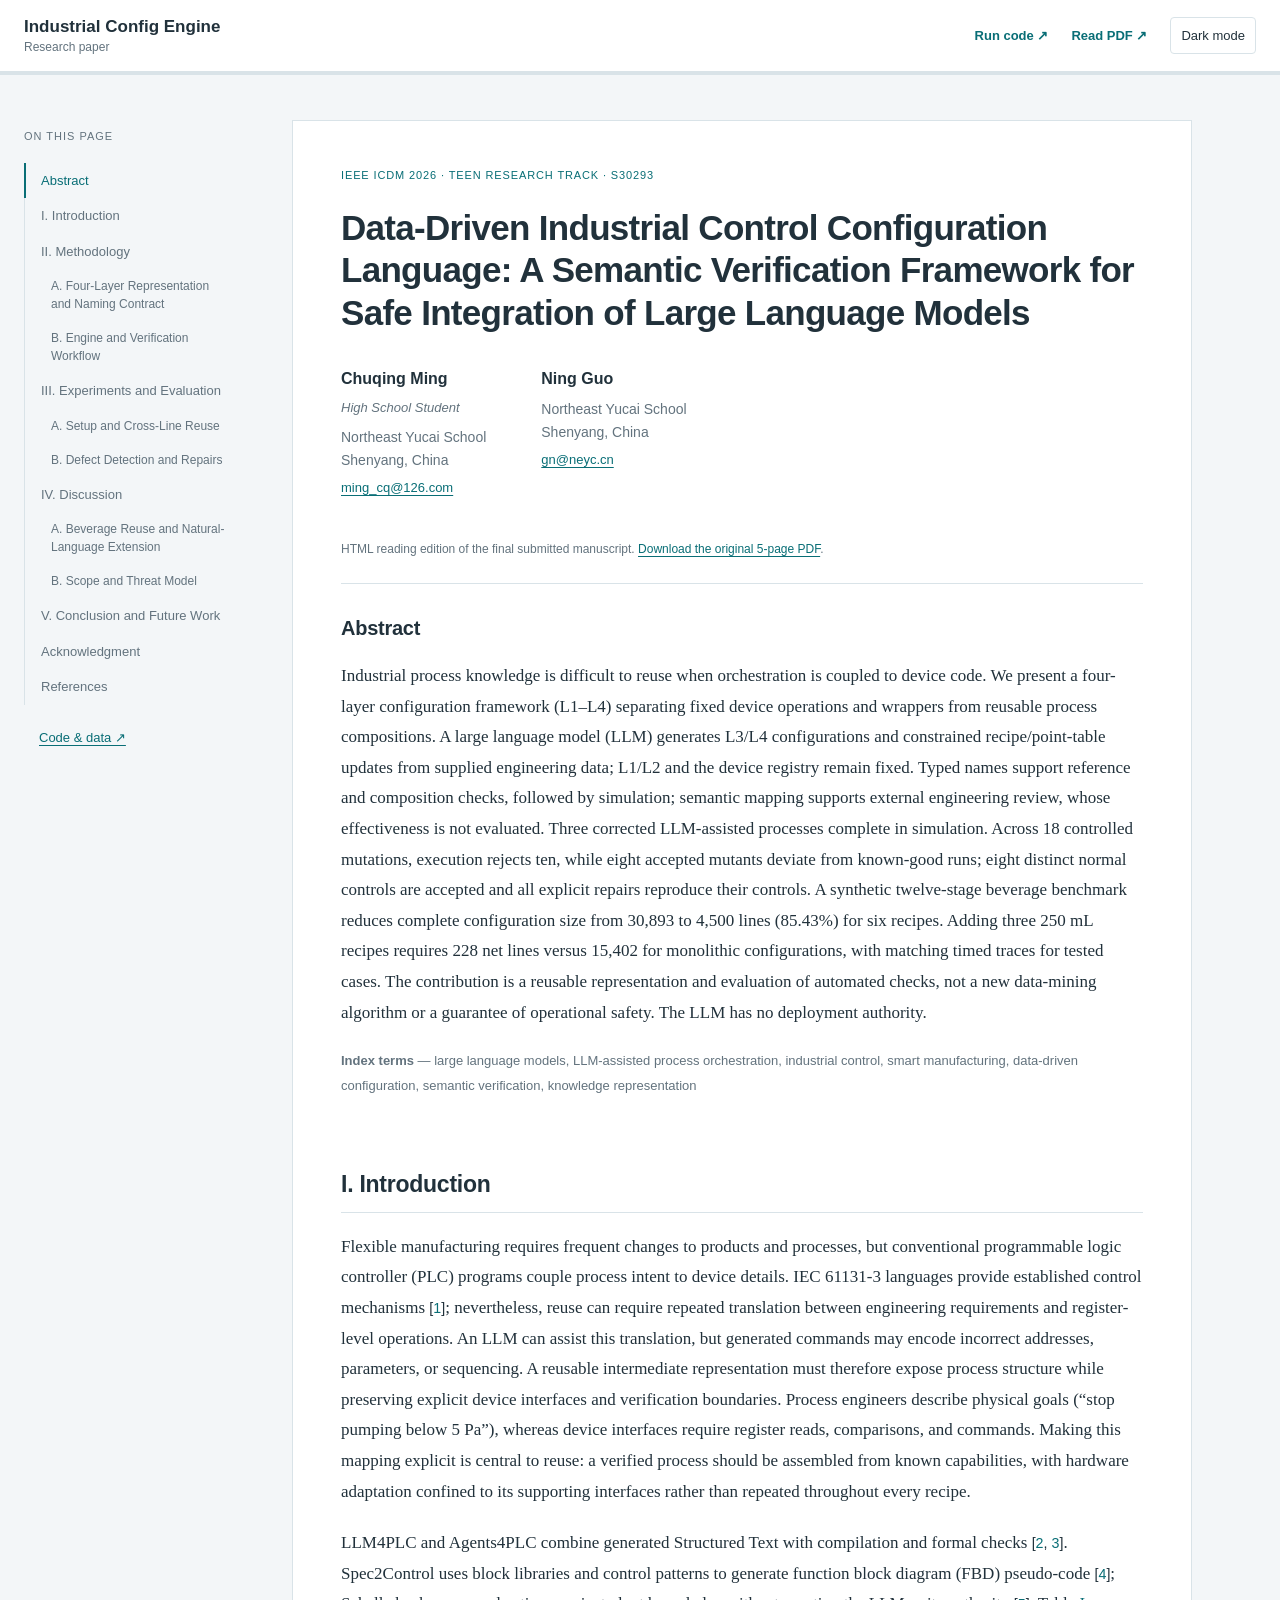
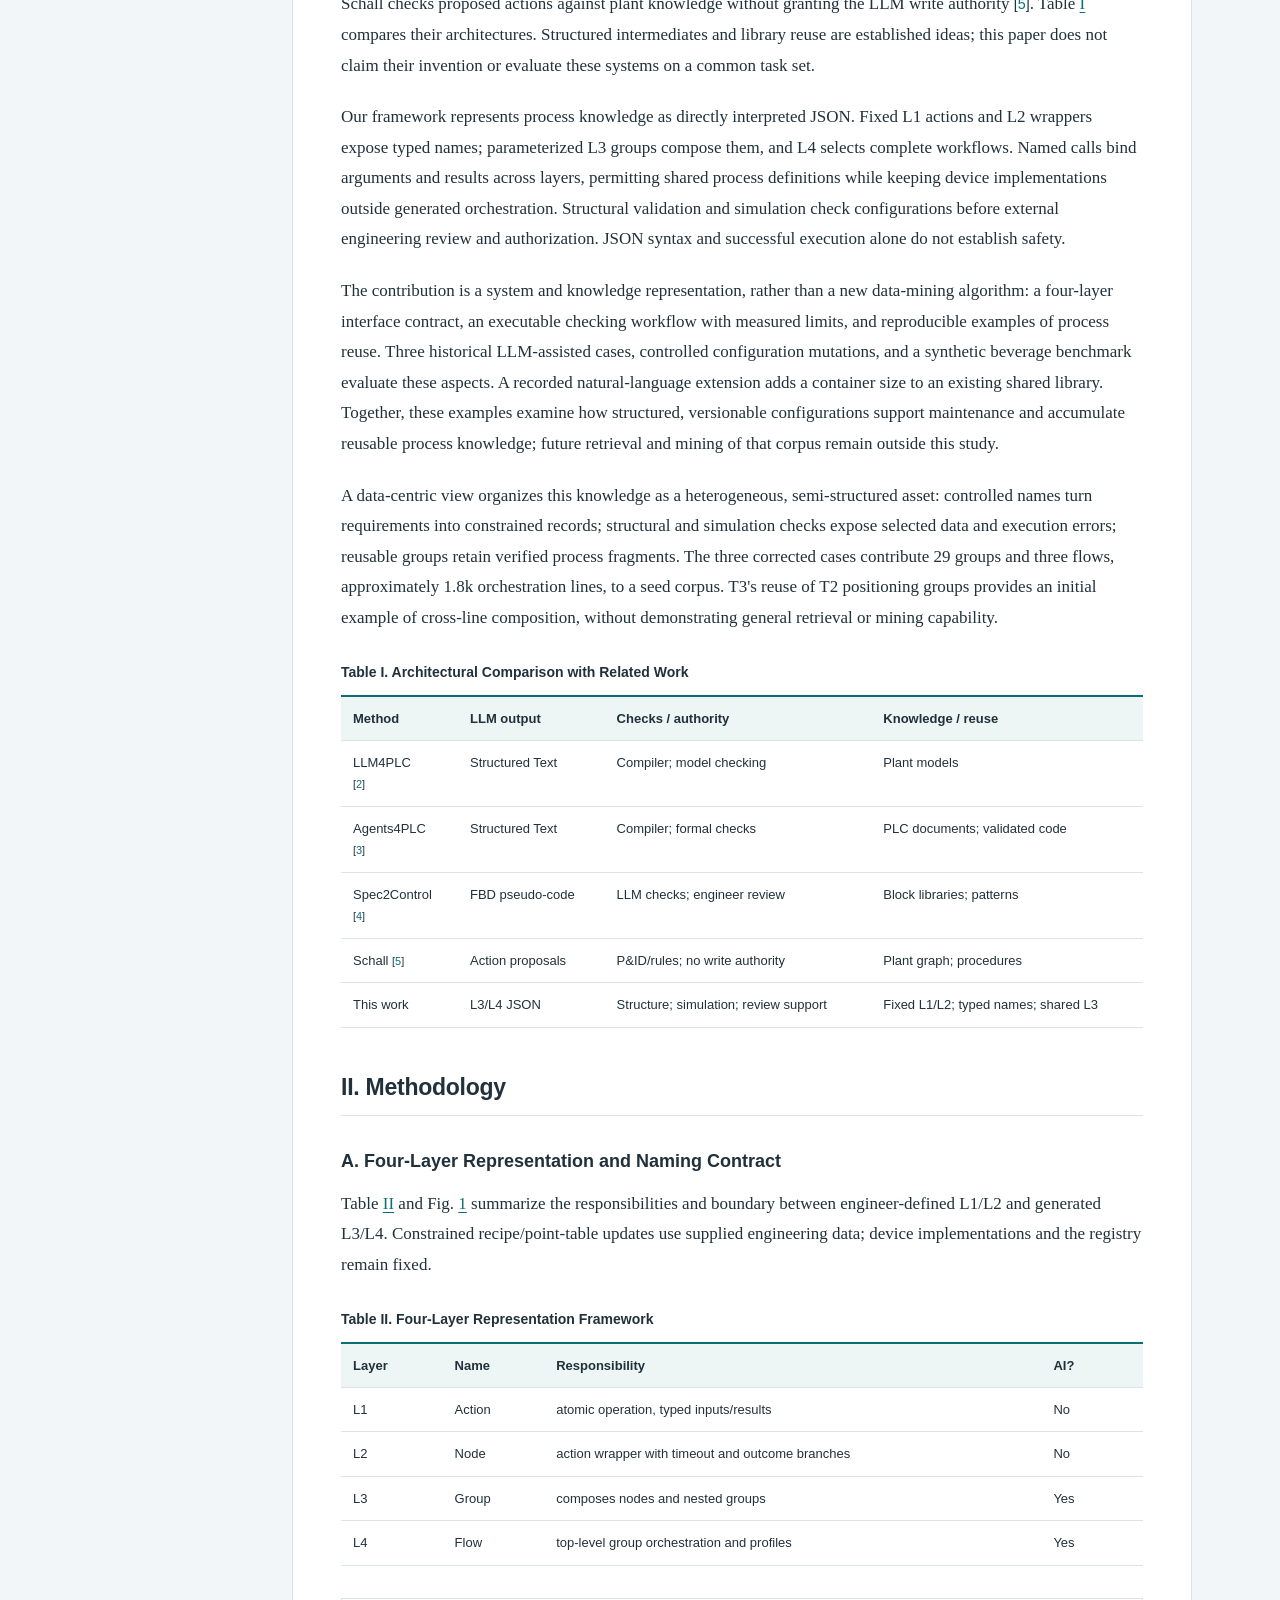
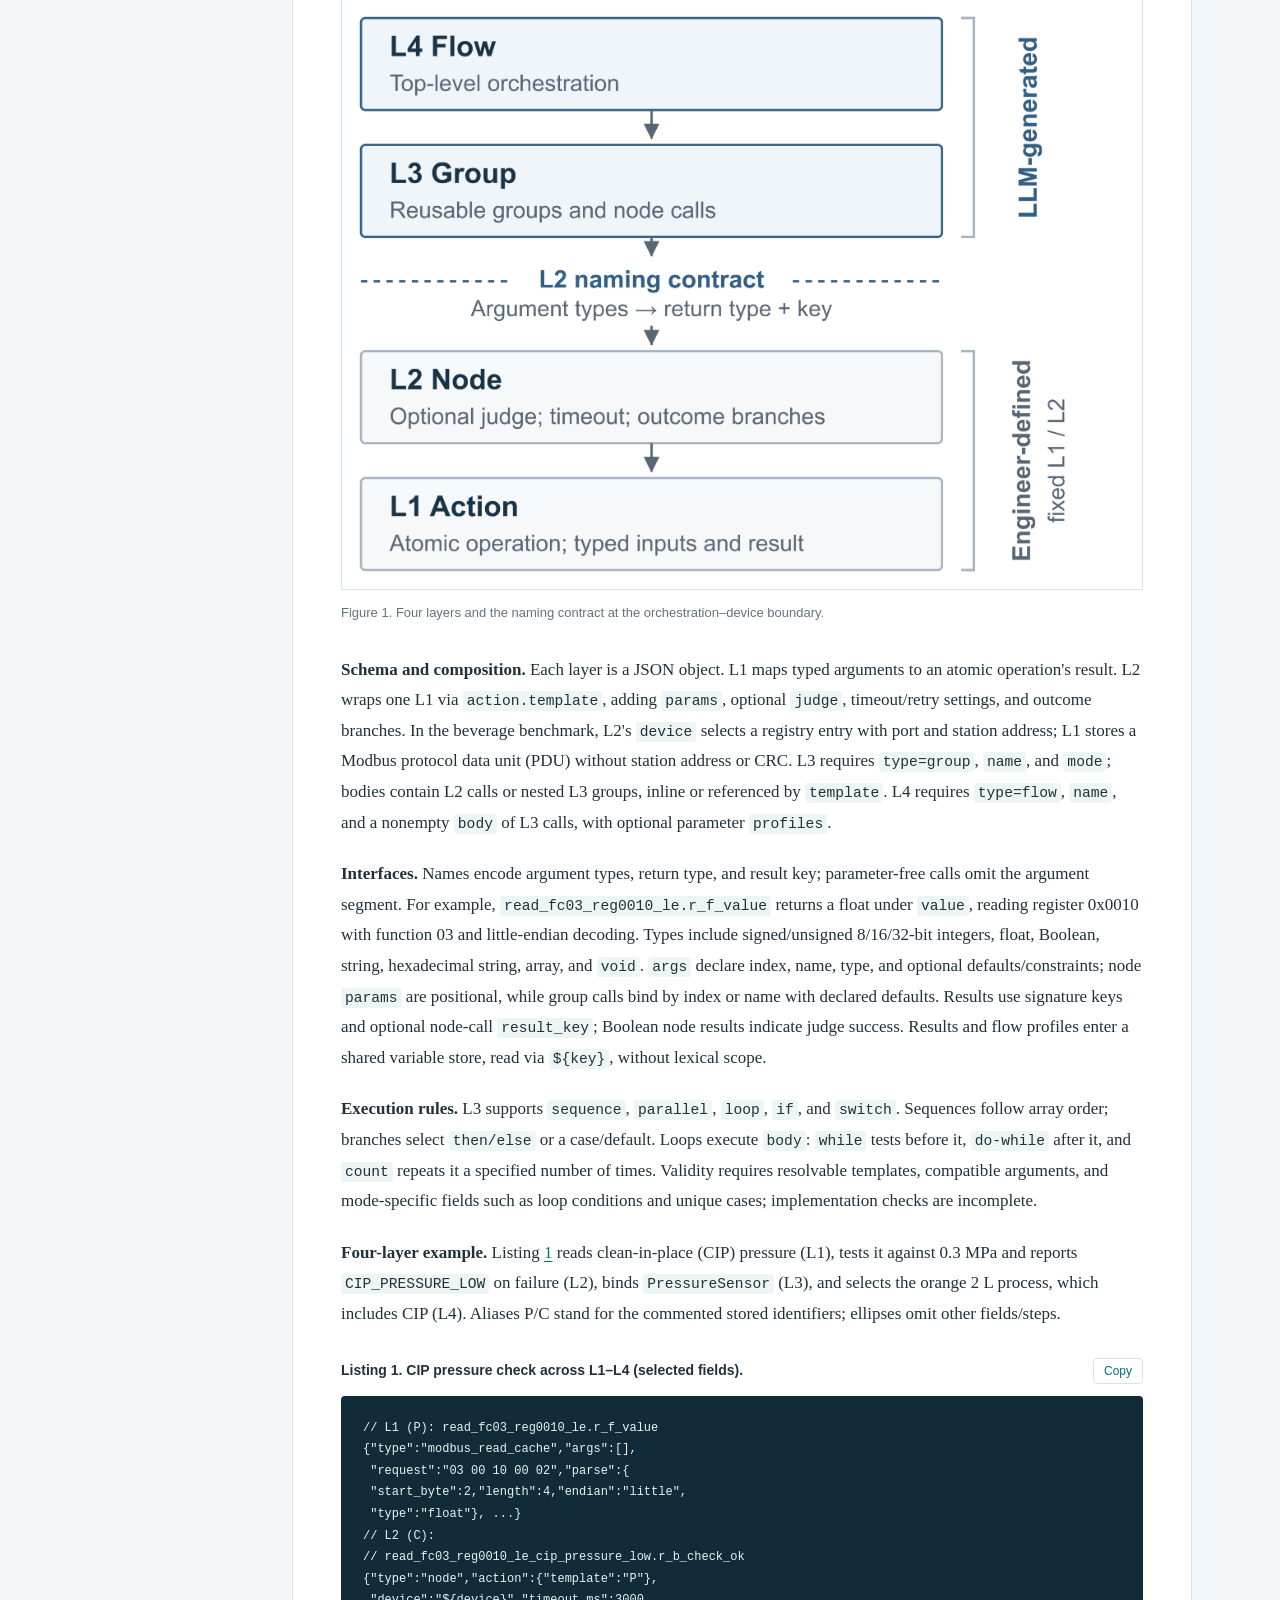
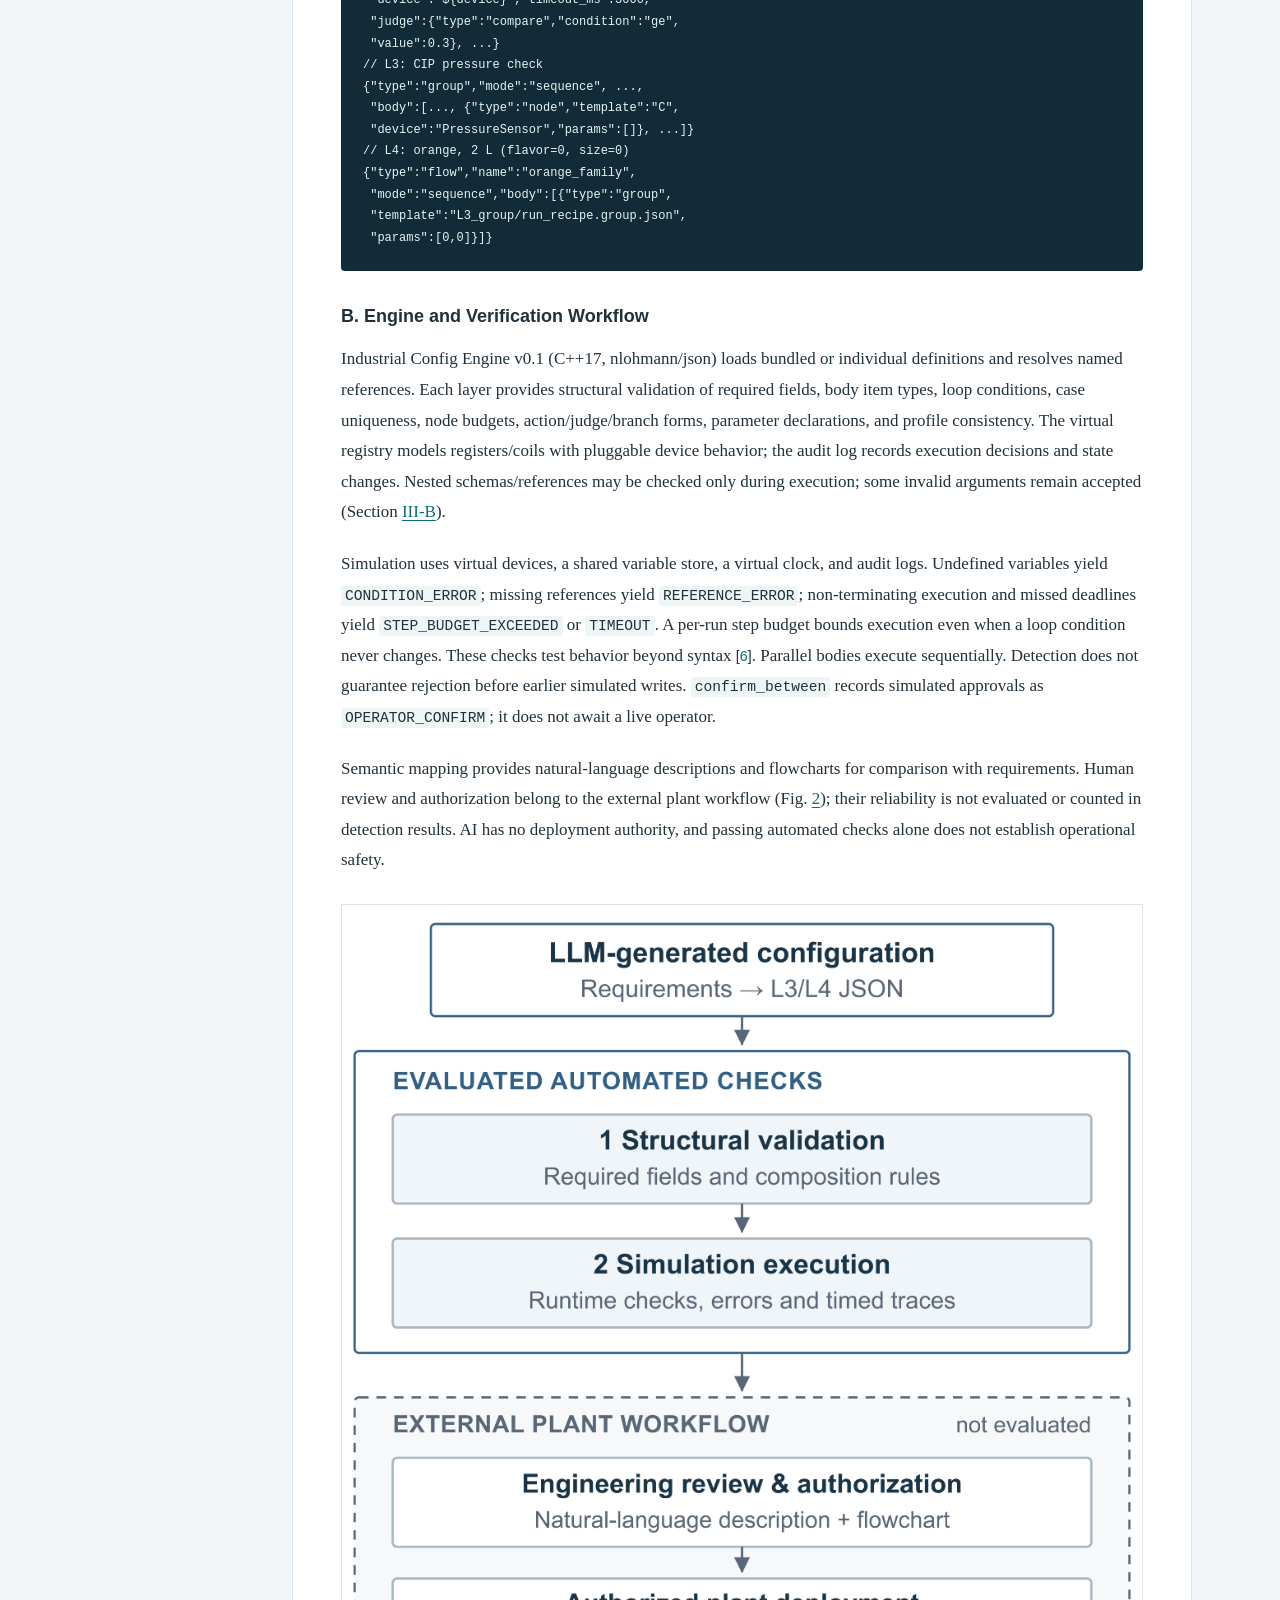
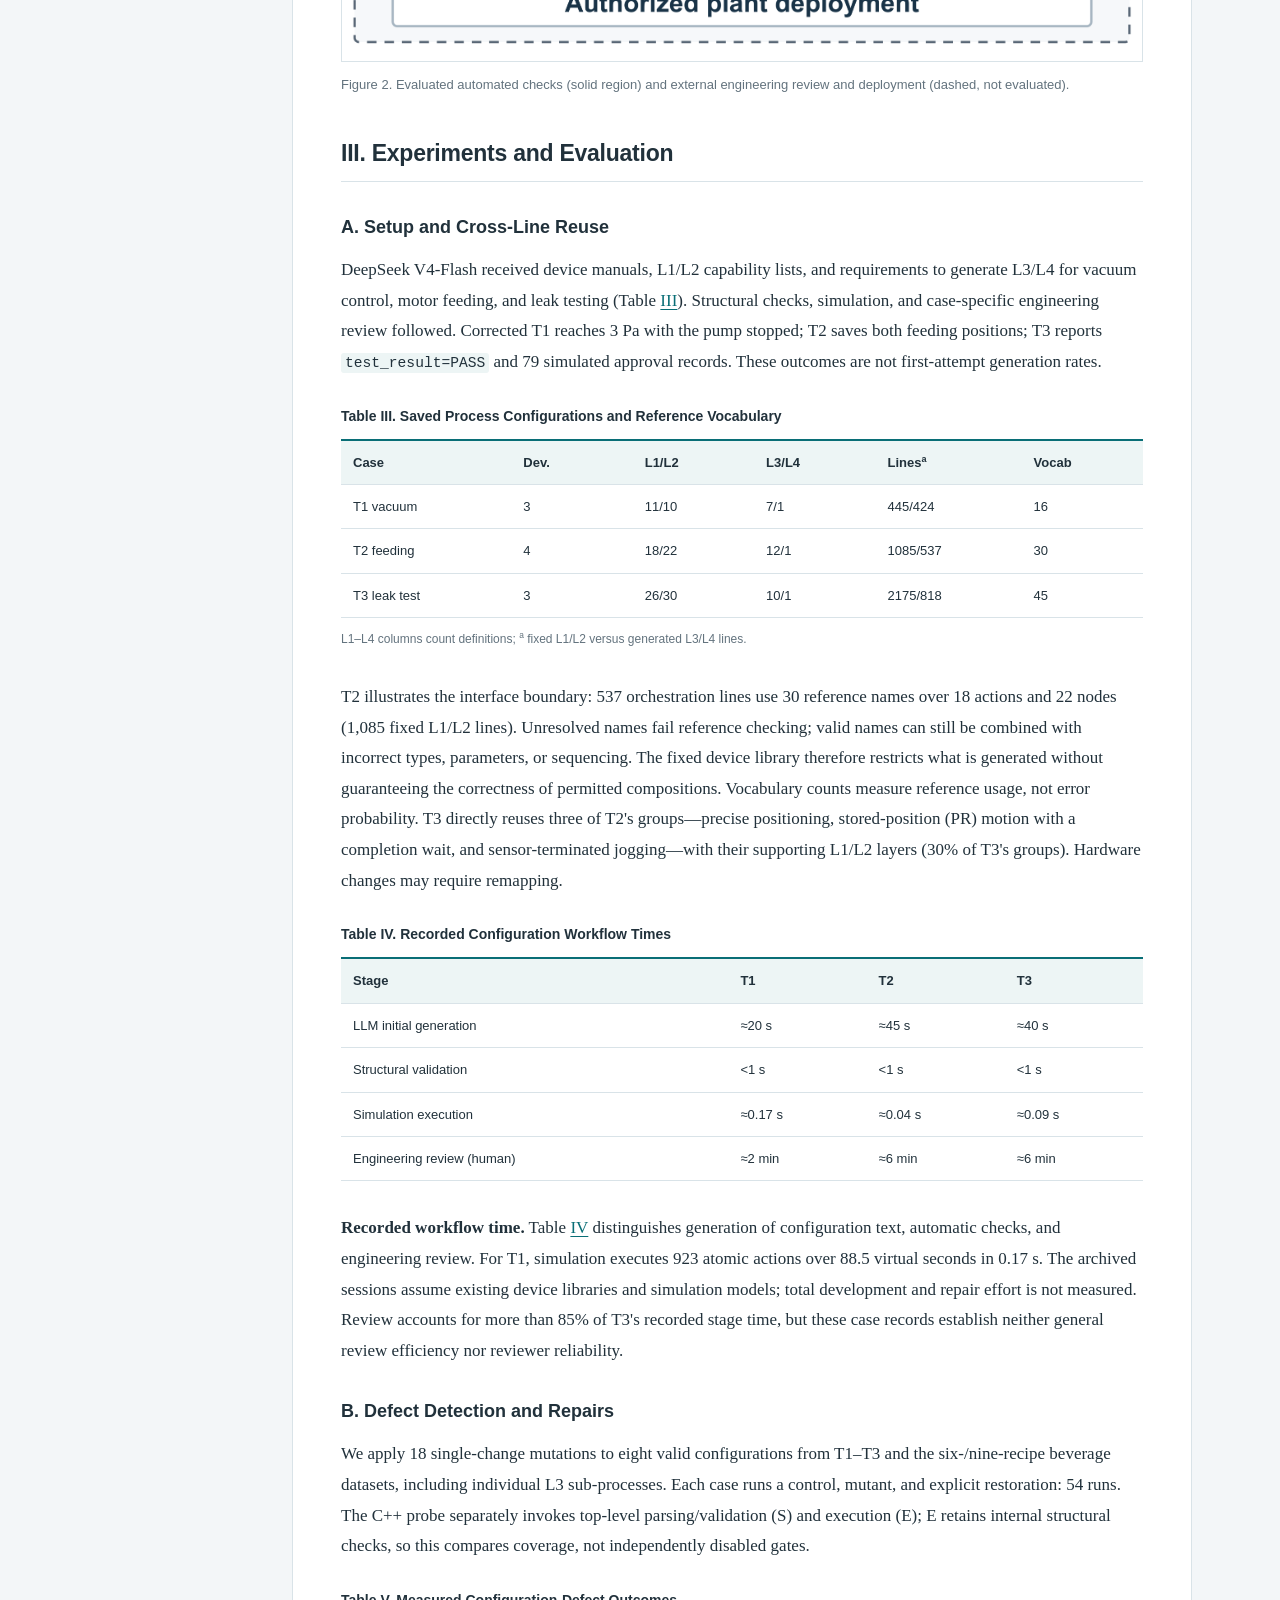
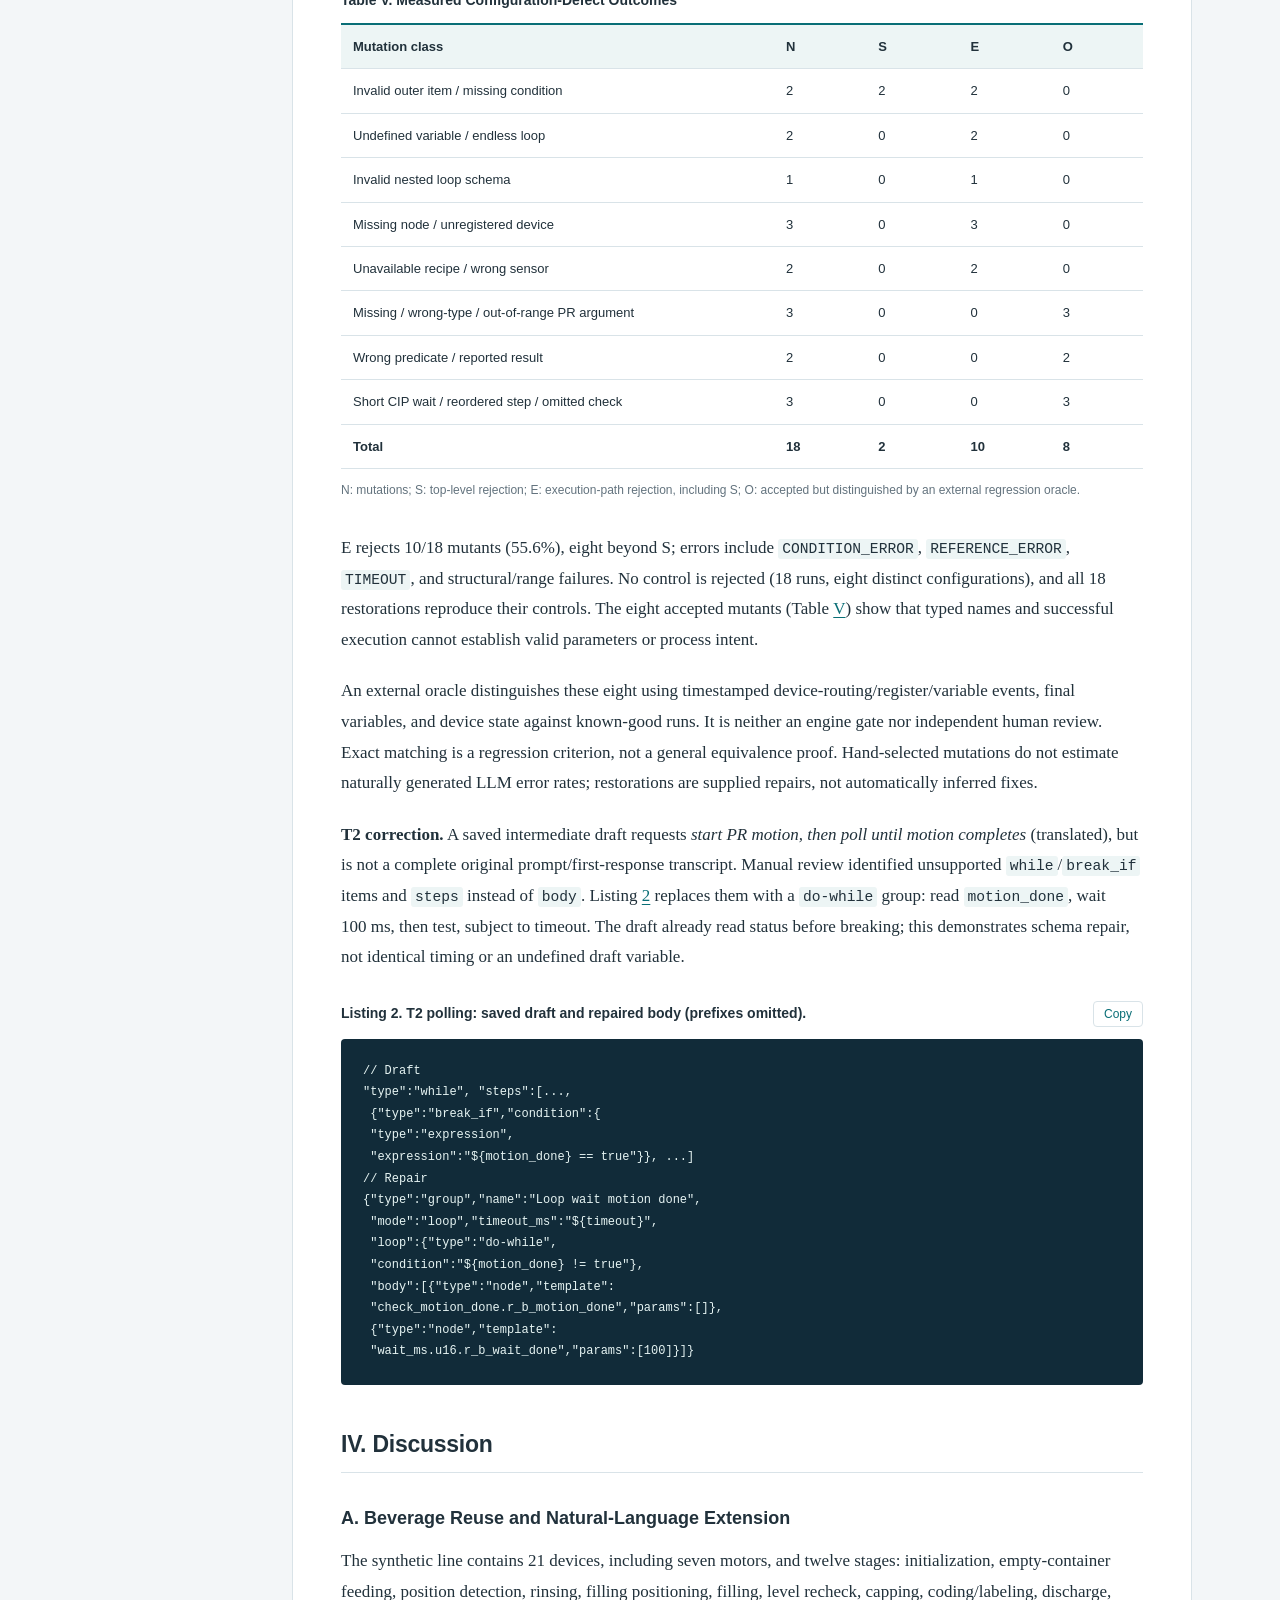
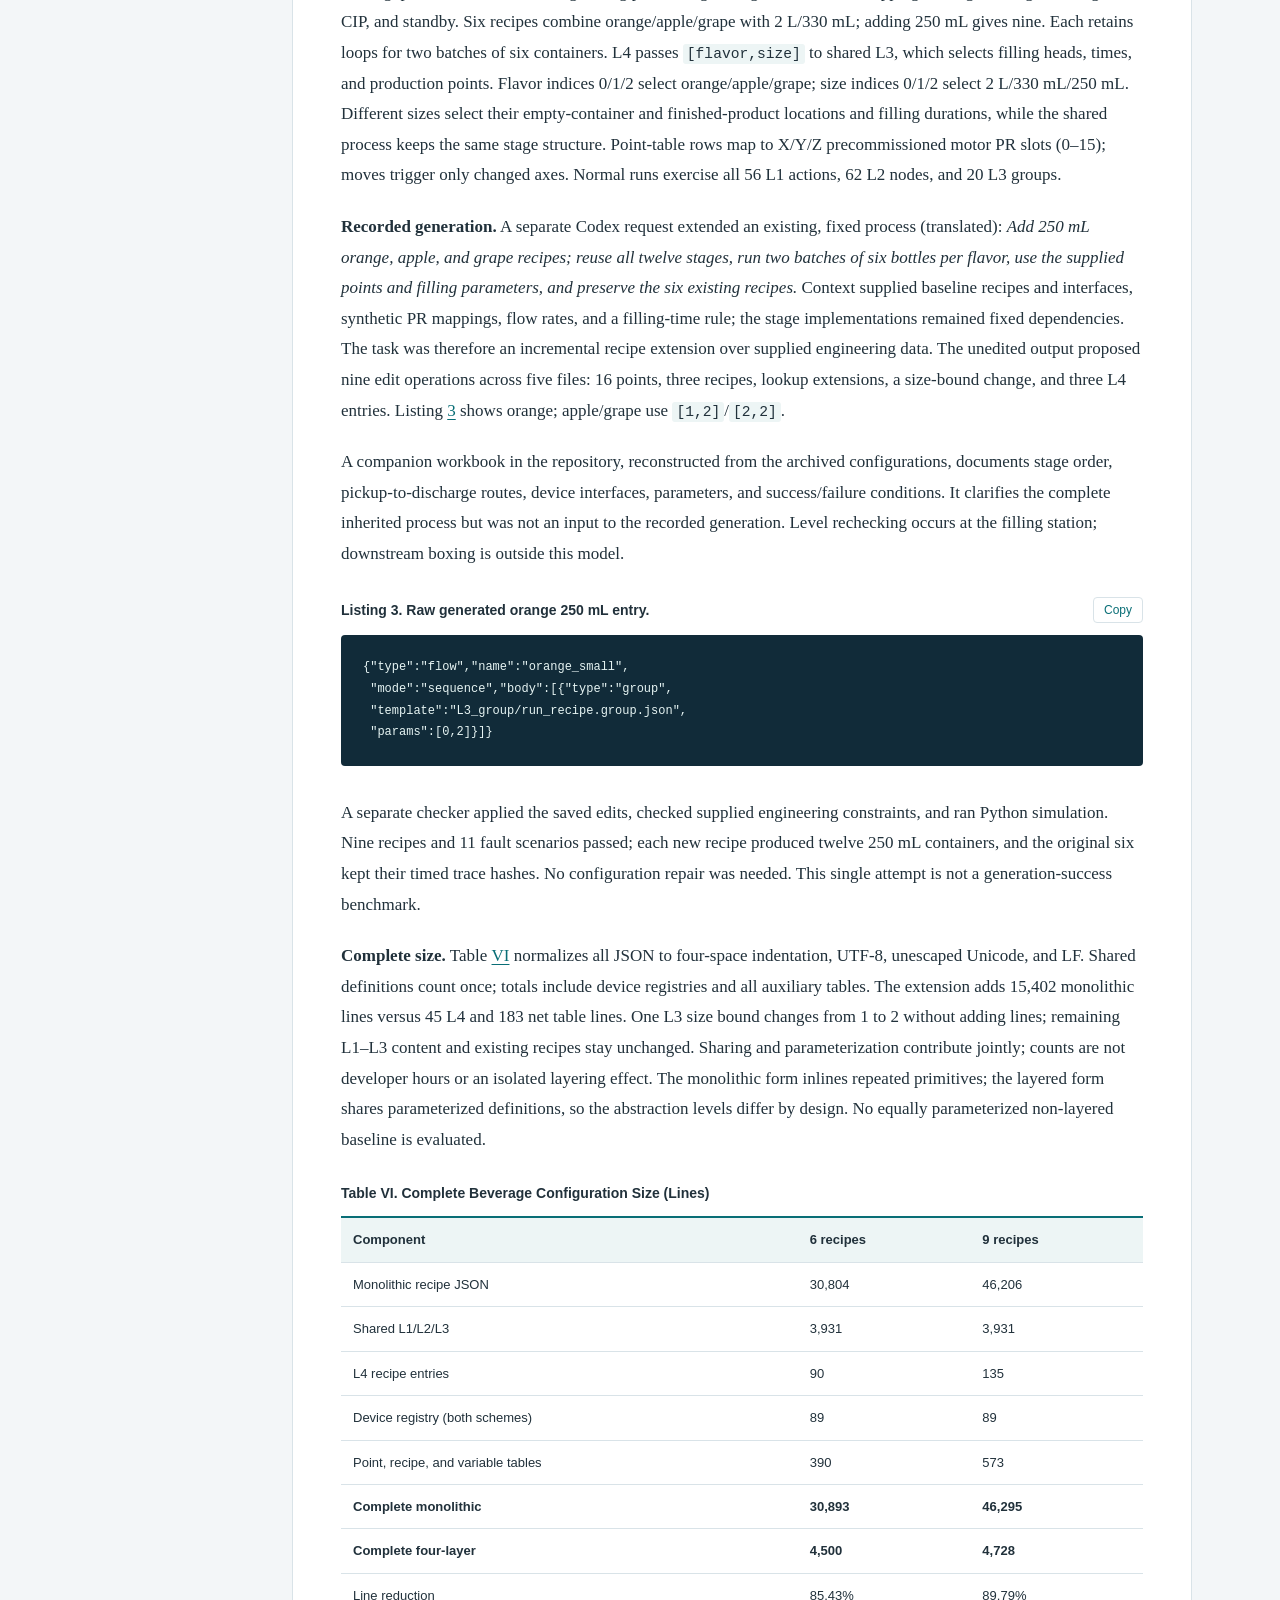
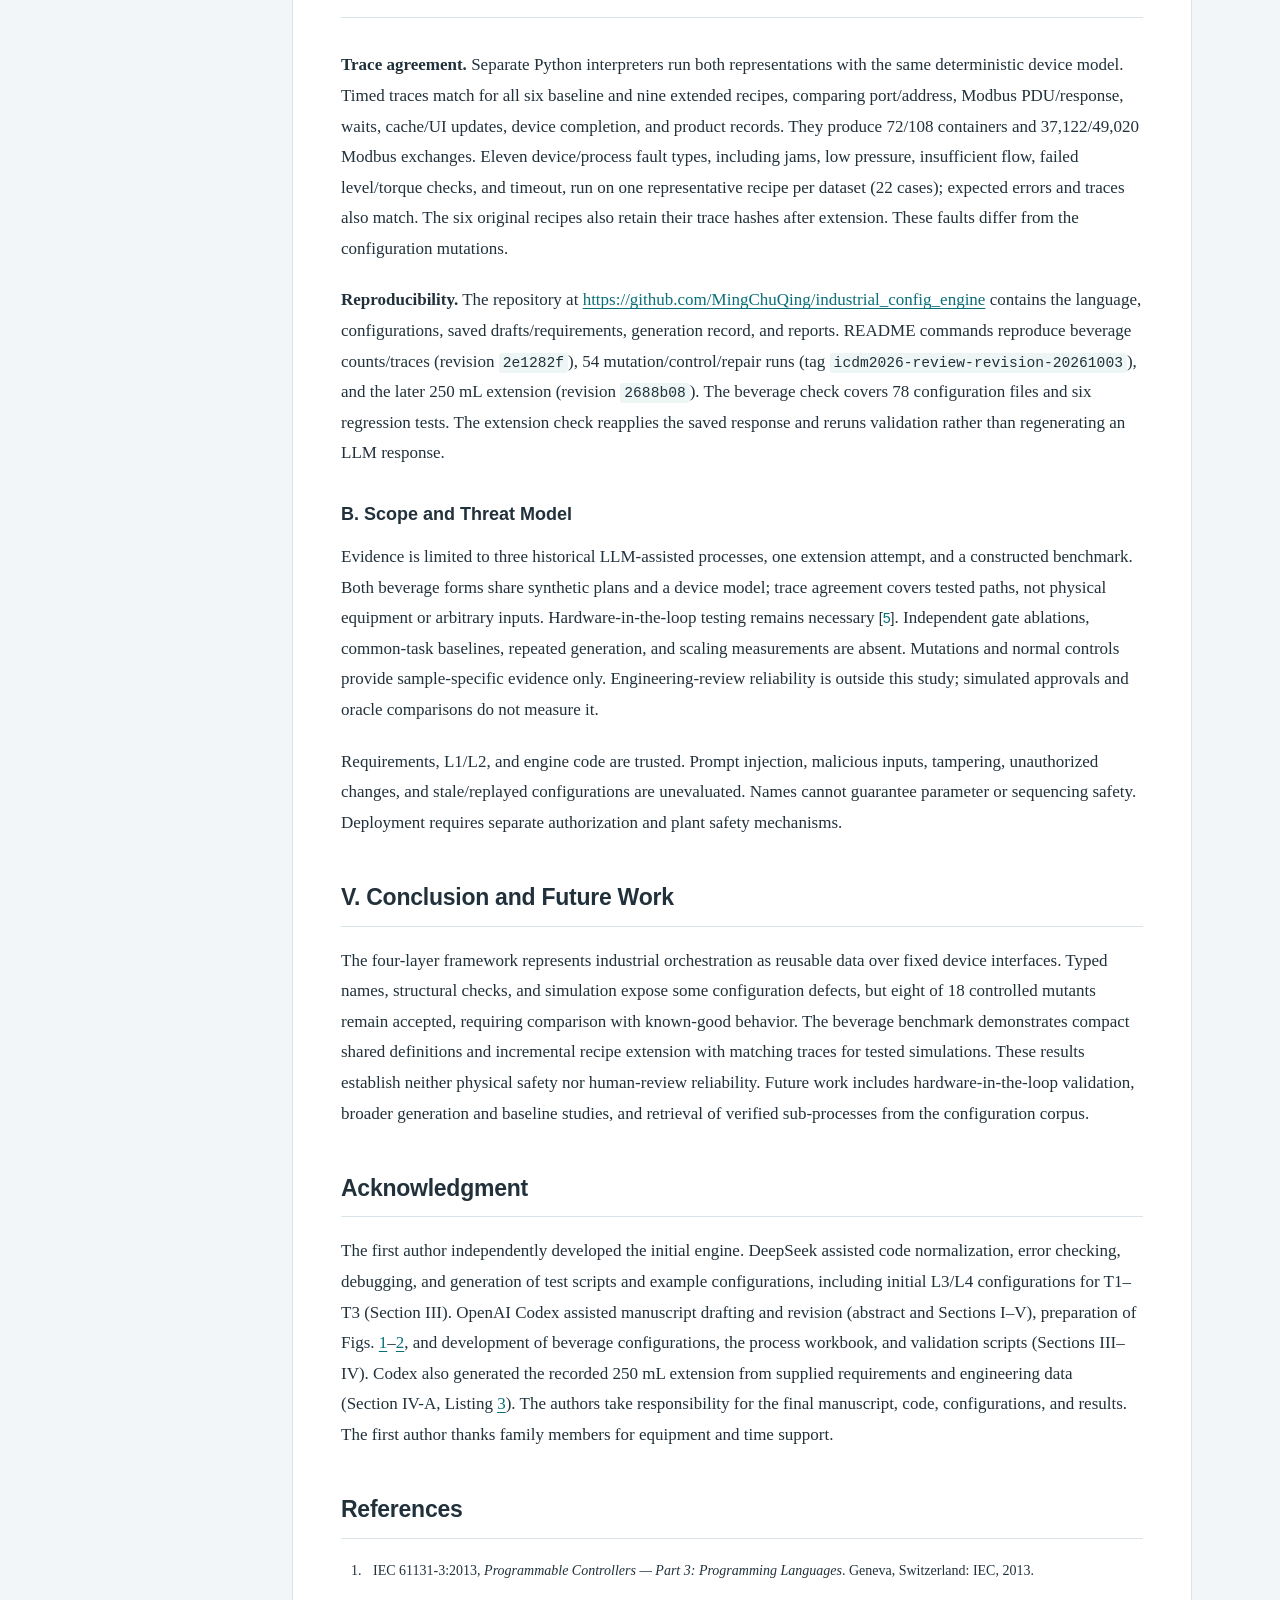
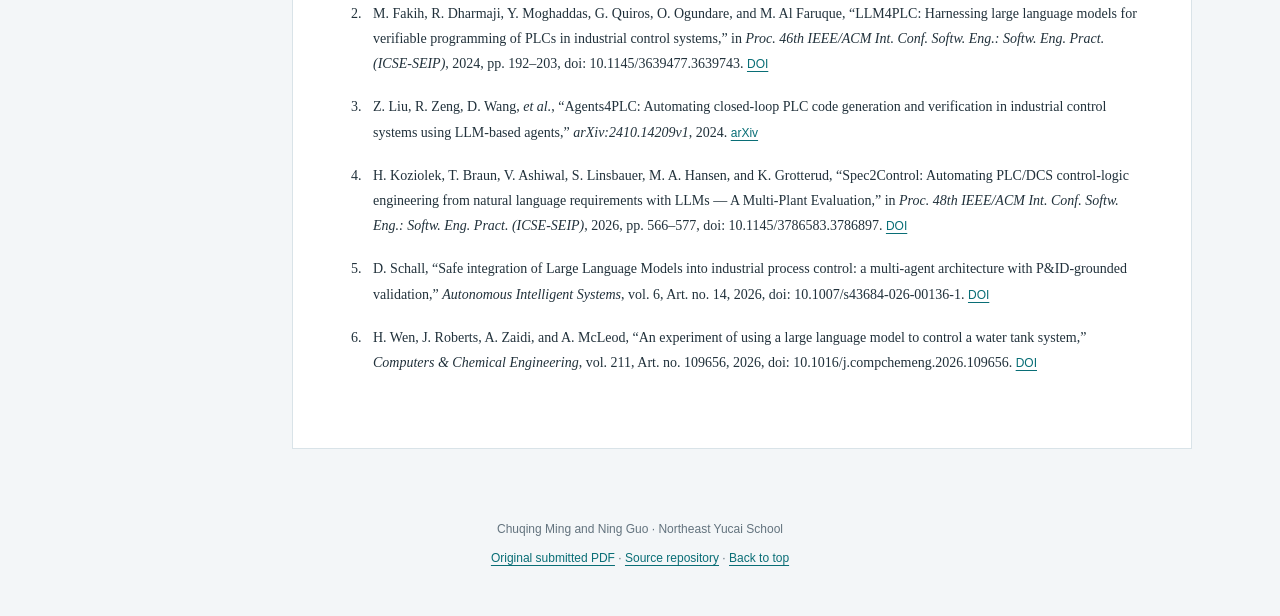
==== commit 00f0f1ff: "Add browser execution demo for beverage benchmark" ====
--- a/docs/index.html
+++ b/docs/index.html
@@ -9,7 +9,7 @@
 <script>try{document.documentElement.dataset.theme=localStorage.getItem('paper-theme')||'light'}catch(e){}</script>
 </head><body><a class="skip-link" href="#paper">Skip to paper</a>
 <header class="site-bar"><a href="#top" class="brand">Industrial Config Engine<span>Research paper</span></a>
-<div class="bar-tools"><a href="2026362685.pdf" class="pdf-link">Read PDF <span aria-hidden="true">↗</span></a><button id="theme" type="button" aria-label="Switch color theme">Dark mode</button></div></header>
+<div class="bar-tools"><a href="demo.html" class="pdf-link">Run code <span aria-hidden="true">↗</span></a><a href="2026362685.pdf" class="pdf-link">Read PDF <span aria-hidden="true">↗</span></a><button id="theme" type="button" aria-label="Switch color theme">Dark mode</button></div></header>
 <div class="reading-progress" aria-hidden="true"><span id="progress"></span></div>
 <main class="layout" id="top"><aside class="toc"><div class="toc-title">On this page</div><nav aria-label="Paper sections"><a class="toc-link" href="#abstract">Abstract</a><a class="toc-link " href="#section-introduction">I. Introduction</a><a class="toc-link " href="#section-methodology">II. Methodology</a><a class="toc-link subsection" href="#section-four-layer-representation-and-naming-contract">A. Four-Layer Representation and Naming Contract</a><a class="toc-link subsection" href="#section-engine-and-verification-workflow">B. Engine and Verification Workflow</a><a class="toc-link " href="#section-experiments-and-evaluation">III. Experiments and Evaluation</a><a class="toc-link subsection" href="#section-setup-and-cross-line-reuse">A. Setup and Cross-Line Reuse</a><a class="toc-link subsection" href="#section-defect-detection-and-repairs">B. Defect Detection and Repairs</a><a class="toc-link " href="#section-discussion">IV. Discussion</a><a class="toc-link subsection" href="#section-beverage-reuse-and-natural-language-extension">A. Beverage Reuse and Natural-Language Extension</a><a class="toc-link subsection" href="#section-scope-and-threat-model">B. Scope and Threat Model</a><a class="toc-link " href="#section-conclusion-and-future-work">V. Conclusion and Future Work</a><a class="toc-link " href="#section-acknowledgment">Acknowledgment</a><a class="toc-link " href="#references">References</a></nav><a class="repo-link" href="https://github.com/MingChuQing/industrial_config_engine" target="_blank" rel="noopener">Code &amp; data ↗</a></aside>
 <article id="paper"><div class="paper-heading"><p class="eyebrow">IEEE ICDM 2026 · Teen Research Track · S30293</p>
